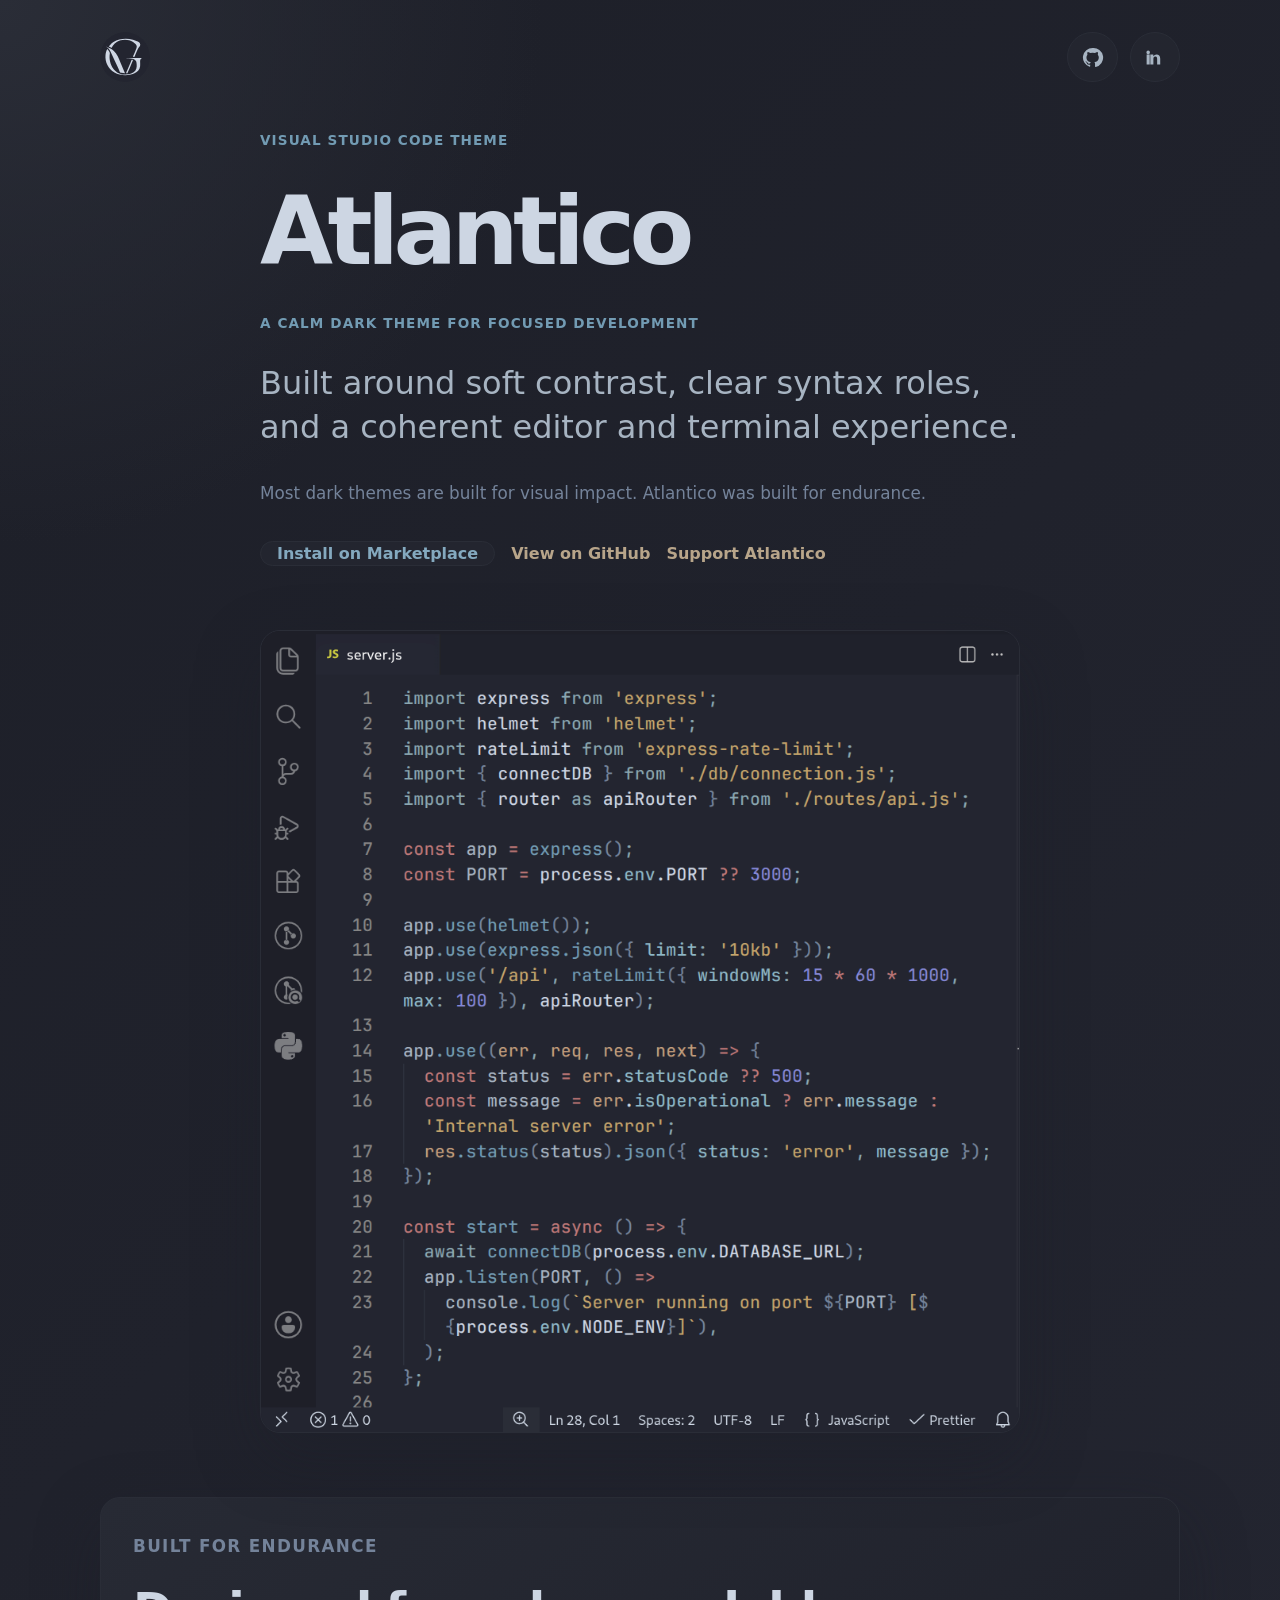
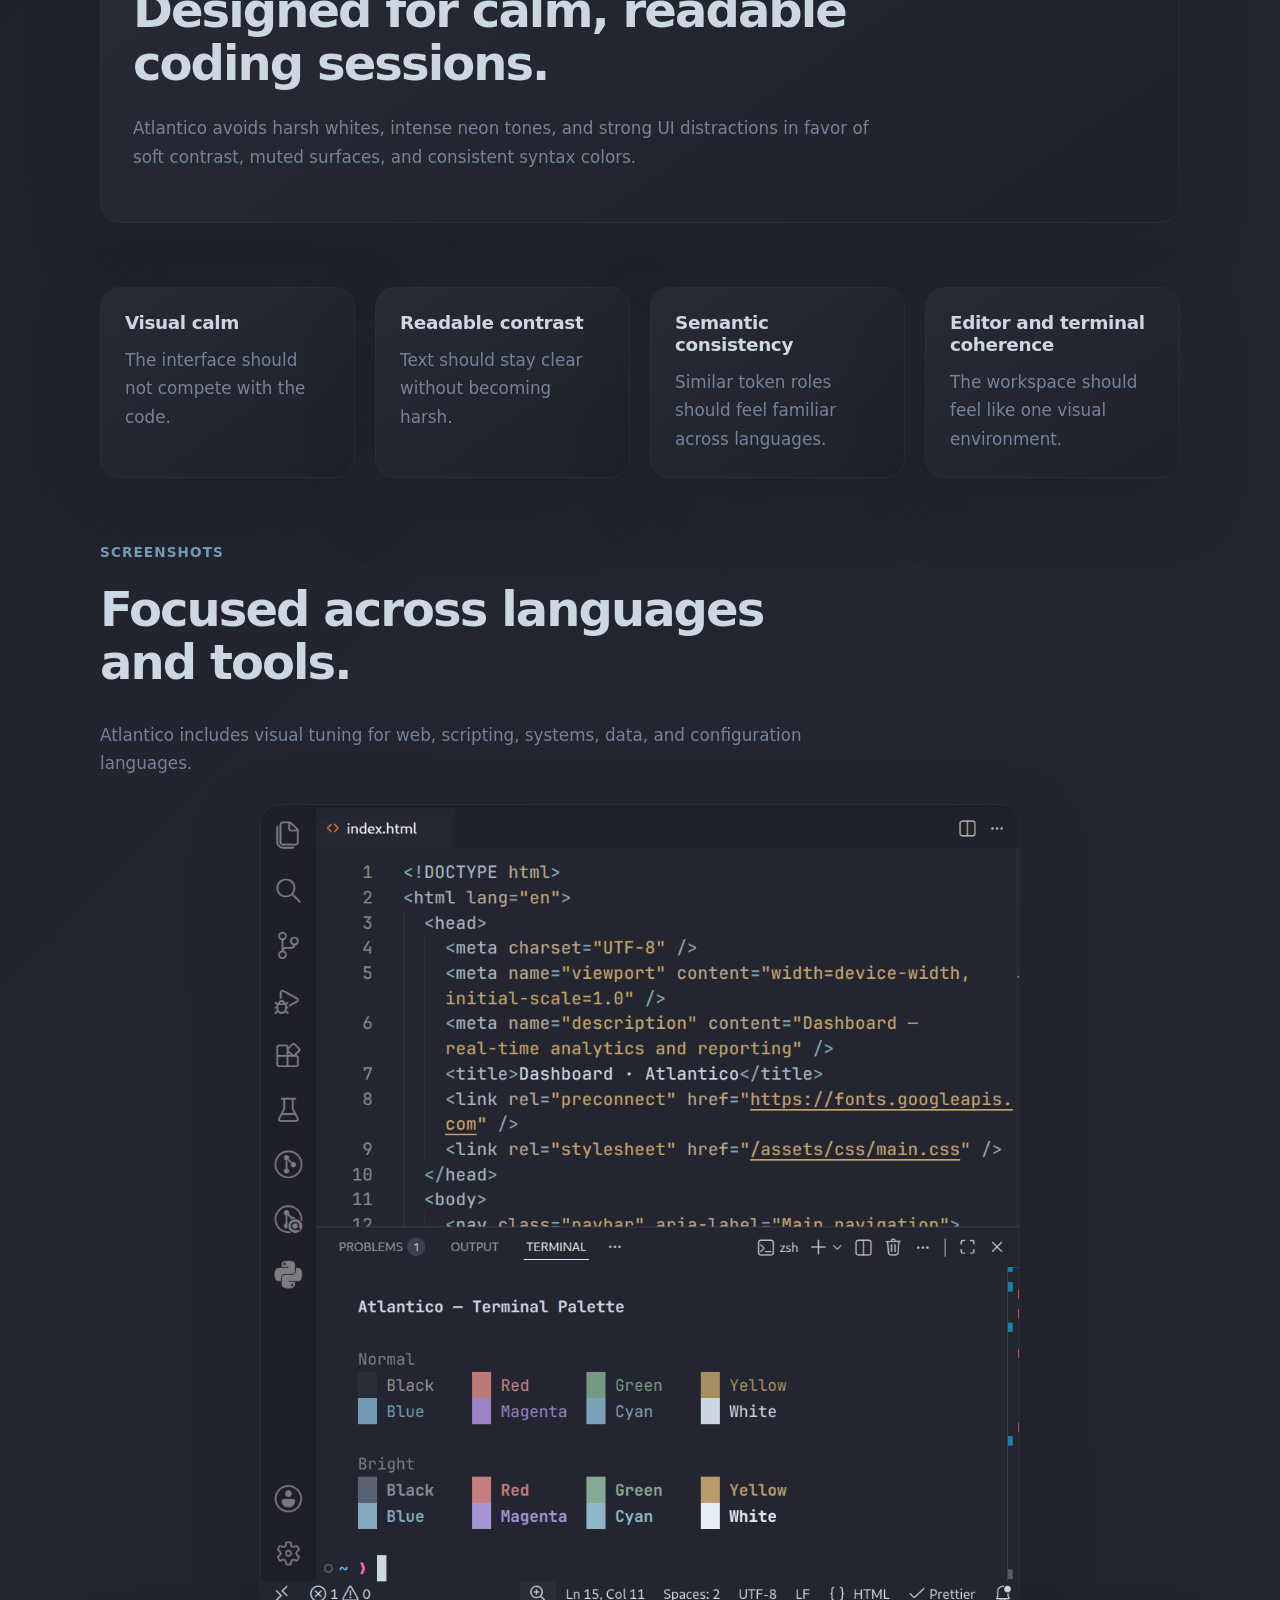
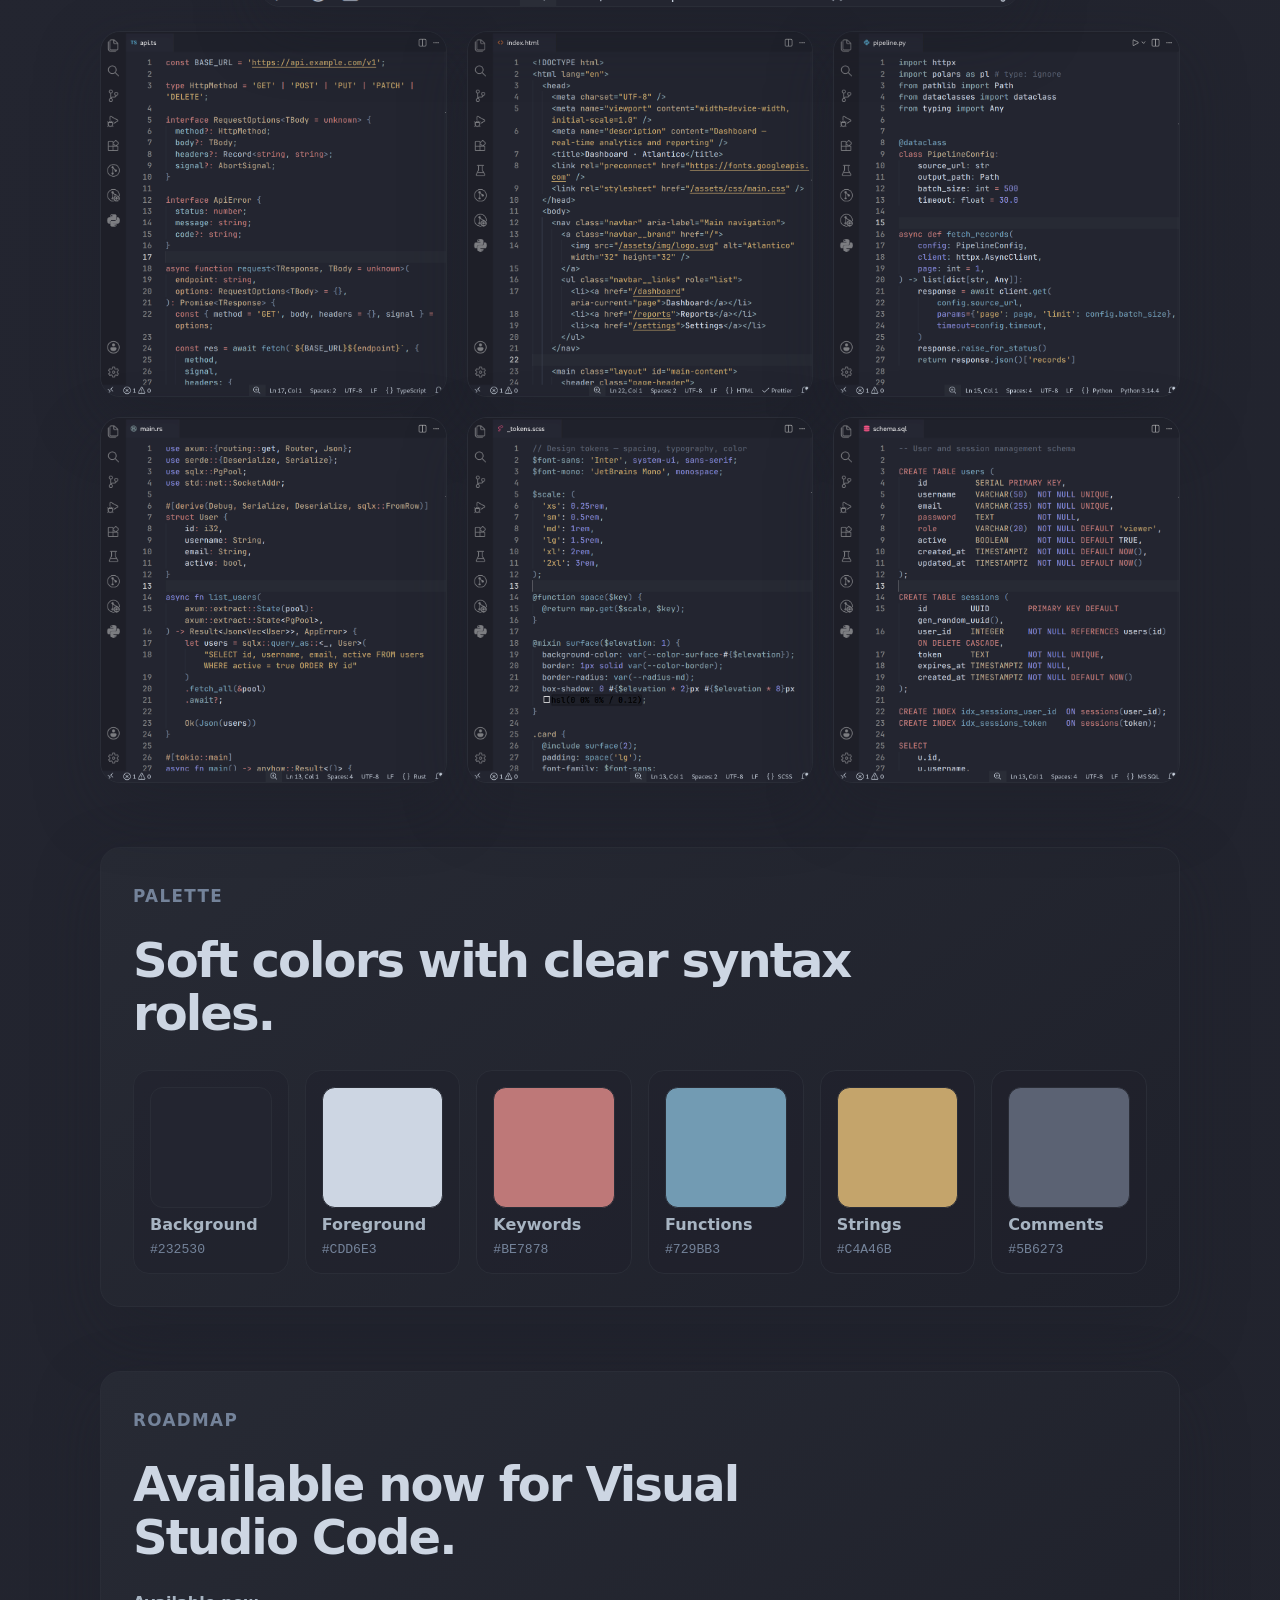
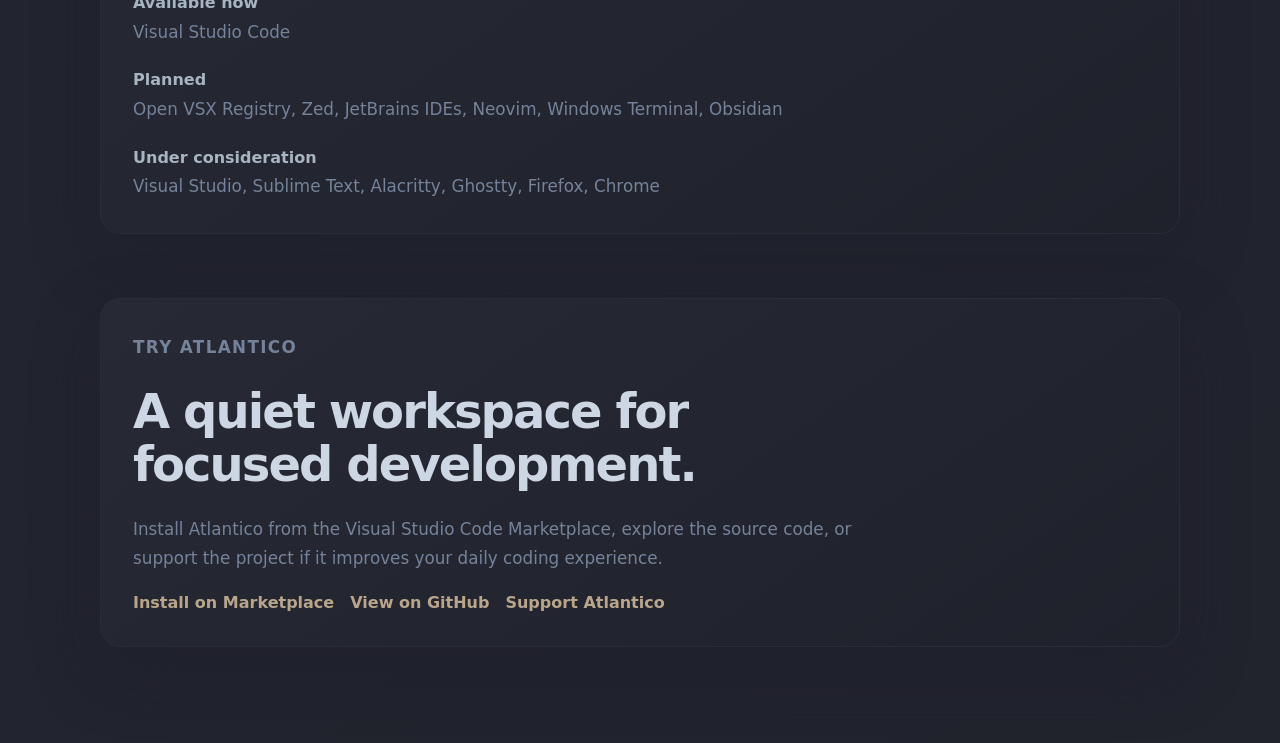
==== atlantico/index.html @ 024e3449 "Add Atlantico landing page with screenshot lightbox" ====
<!doctype html>
<html lang="en">
  <head>
    <meta charset="UTF-8" />
    <meta name="viewport" content="width=device-width, initial-scale=1.0" />

    <title>Atlantico · A calm dark theme for focused development</title>

    <meta
      name="description"
      content="Atlantico is a calm dark theme for Visual Studio Code, built around soft contrast, clear syntax roles, and a coherent editor and terminal experience."
    />

    <link rel="stylesheet" href="../style.css" />
    <link rel="stylesheet" href="./style.css" />

    <link rel="icon" href="../assets/favicon.svg" type="image/svg+xml" />
    <link
      rel="icon"
      href="../assets/favicon_32x32.png"
      type="image/png"
      sizes="32x32"
    />
    <link rel="apple-touch-icon" href="../assets/apple_touch_icon.png" />

    <link rel="canonical" href="https://venancio.dev/atlantico/" />
    <meta name="theme-color" content="#232530" />

    <meta property="og:title" content="Atlantico" />
    <meta
      property="og:description"
      content="A calm dark theme for focused development."
    />
    <meta
      property="og:image"
      content="https://venancio.dev/assets/social_preview.png"
    />
    <meta property="og:image:width" content="1200" />
    <meta property="og:image:height" content="630" />
    <meta
      property="og:image:alt"
      content="Atlantico, a calm dark theme for focused development"
    />
    <meta property="og:url" content="https://venancio.dev/atlantico/" />
    <meta property="og:site_name" content="Gonçalo Venâncio" />
    <meta property="og:type" content="website" />

    <meta name="twitter:card" content="summary_large_image" />
    <meta name="twitter:title" content="Atlantico" />
    <meta
      name="twitter:description"
      content="A calm dark theme for focused development."
    />
    <meta
      name="twitter:image"
      content="https://venancio.dev/assets/social_preview.png"
    />
    <meta
      name="twitter:image:alt"
      content="Atlantico, a calm dark theme for focused development"
    />
  </head>

  <body>
    <main class="page atlantico-page">
      <header class="site-header" aria-label="Site header">
        <a
          class="brand-link reveal-logo"
          href="/"
          aria-label="Gonçalo Venâncio home"
        >
          <img src="../assets/logo.svg" alt="" class="brand-logo" />
        </a>

        <nav class="social-links" aria-label="Social links">
          <a
            class="reveal-icon"
            href="https://github.com/gpvenancio"
            target="_blank"
            rel="noopener noreferrer"
            aria-label="Gonçalo Venâncio on GitHub"
          >
            <span>
              <svg viewBox="0 0 24 24" aria-hidden="true">
                <path
                  d="M12 2a10 10 0 0 0-3.16 19.49c.5.09.68-.22.68-.48v-1.7c-2.78.6-3.37-1.18-3.37-1.18a2.65 2.65 0 0 0-1.1-1.45c-.9-.62.07-.6.07-.6a2.1 2.1 0 0 1 1.53 1.03 2.13 2.13 0 0 0 2.91.83 2.14 2.14 0 0 1 .64-1.34c-2.22-.25-4.55-1.11-4.55-4.94a3.87 3.87 0 0 1 1.03-2.68 3.6 3.6 0 0 1 .1-2.64s.84-.27 2.75 1.02a9.48 9.48 0 0 1 5 0c1.91-1.29 2.75-1.02 2.75-1.02.55 1.37.2 2.4.1 2.64a3.86 3.86 0 0 1 1.03 2.68c0 3.84-2.34 4.68-4.57 4.93a2.4 2.4 0 0 1 .68 1.86v2.76c0 .27.18.58.69.48A10 10 0 0 0 12 2Z"
                />
              </svg>
            </span>
          </a>

          <a
            class="reveal-icon"
            href="https://linkedin.com/in/gpvenancio/"
            target="_blank"
            rel="noopener noreferrer"
            aria-label="Gonçalo Venâncio on LinkedIn"
          >
            <span>
              <svg viewBox="0 0 24 24" aria-hidden="true">
                <path
                  d="M6.94 8.75H3.75v10.5h3.19V8.75ZM5.35 4.75a1.85 1.85 0 1 0 0 3.7 1.85 1.85 0 0 0 0-3.7Zm5.28 4h-3.05v10.5h3.18v-5.52c0-1.46.28-2.87 2.08-2.87 1.78 0 1.8 1.66 1.8 2.96v5.43h3.19v-6.12c0-3-1.6-4.4-3.73-4.4a3.62 3.62 0 0 0-3.29 1.8h-.04l-.14-1.78Z"
                />
              </svg>
            </span>
          </a>
        </nav>
      </header>

      <section class="hero atlantico-hero" aria-labelledby="page-title">
        <p class="section-label reveal">
          <span>Visual Studio Code Theme</span>
        </p>

        <h1 id="page-title" class="reveal">
          <span>Atlantico</span>
        </h1>

        <p class="role reveal">
          <span>A calm dark theme for focused development</span>
        </p>

        <p class="intro reveal">
          <span>
            Built around soft contrast, clear syntax roles, and a coherent
            editor and terminal experience.
          </span>
        </p>

        <p class="description reveal">
          <span>
            Most dark themes are built for visual impact. Atlantico was built
            for endurance.
          </span>
        </p>

        <div class="atlantico-actions">
          <a
            class="cta reveal"
            href="https://marketplace.visualstudio.com/items?itemName=gvenancio.atlantico"
            target="_blank"
            rel="noopener noreferrer"
          >
            <span class="cta-content">
              <span class="cta-label">Install on Marketplace</span>
            </span>
          </a>

          <a
            class="project-link reveal"
            href="https://github.com/gpvenancio/atlantico"
            target="_blank"
            rel="noopener noreferrer"
          >
            <span>View on GitHub</span>
          </a>

          <a
            class="project-link reveal"
            href="https://buymeacoffee.com/gvenancio"
            target="_blank"
            rel="noopener noreferrer"
          >
            <span>Support Atlantico</span>
          </a>
        </div>
      </section>

      <section
        class="atlantico-showcase reveal-card"
        aria-label="Atlantico main screenshot"
      >
        <button
          class="zoom-trigger"
          type="button"
          data-zoom-image="./screenshots/javascript.png"
          data-zoom-alt="Atlantico theme showing JavaScript syntax in Visual Studio Code"
          aria-label="Open JavaScript screenshot"
        >
          <img
            src="./screenshots/javascript.png"
            alt="Atlantico theme showing JavaScript syntax in Visual Studio Code"
          />
        </button>
      </section>

      <section
        class="project atlantico-section"
        aria-labelledby="endurance-title"
      >
        <p class="section-label reveal">
          <span>Built for endurance</span>
        </p>

        <h2 id="endurance-title" class="reveal">
          <span>Designed for calm, readable coding sessions.</span>
        </h2>

        <p class="reveal">
          <span>
            Atlantico avoids harsh whites, intense neon tones, and strong UI
            distractions in favor of soft contrast, muted surfaces, and
            consistent syntax colors.
          </span>
        </p>
      </section>

      <section class="atlantico-grid" aria-label="Design principles">
        <article class="project atlantico-card reveal-card">
          <h3>Visual calm</h3>
          <p>The interface should not compete with the code.</p>
        </article>

        <article class="project atlantico-card reveal-card">
          <h3>Readable contrast</h3>
          <p>Text should stay clear without becoming harsh.</p>
        </article>

        <article class="project atlantico-card reveal-card">
          <h3>Semantic consistency</h3>
          <p>Similar token roles should feel familiar across languages.</p>
        </article>

        <article class="project atlantico-card reveal-card">
          <h3>Editor and terminal coherence</h3>
          <p>The workspace should feel like one visual environment.</p>
        </article>
      </section>

      <section class="atlantico-section" aria-labelledby="screenshots-title">
        <p class="section-label reveal">
          <span>Screenshots</span>
        </p>

        <h2 id="screenshots-title" class="reveal">
          <span>Focused across languages and tools.</span>
        </h2>

        <p class="description reveal">
          <span>
            Atlantico includes visual tuning for web, scripting, systems, data,
            and configuration languages.
          </span>
        </p>

        <div class="featured-screenshot reveal-card">
          <button
            class="zoom-trigger"
            type="button"
            data-zoom-image="./screenshots/terminal.png"
            data-zoom-alt="Atlantico integrated terminal screenshot"
            aria-label="Open terminal screenshot"
          >
            <img
              src="./screenshots/terminal.png"
              alt="Atlantico integrated terminal screenshot"
            />
          </button>
        </div>

        <div class="screenshot-grid">
          <button
            class="zoom-trigger"
            type="button"
            data-zoom-image="./screenshots/typescript.png"
            data-zoom-alt="Atlantico TypeScript screenshot"
            aria-label="Open TypeScript screenshot"
          >
            <img
              src="./screenshots/typescript.png"
              alt="Atlantico TypeScript screenshot"
            />
          </button>

          <button
            class="zoom-trigger"
            type="button"
            data-zoom-image="./screenshots/html.png"
            data-zoom-alt="Atlantico HTML screenshot"
            aria-label="Open HTML screenshot"
          >
            <img src="./screenshots/html.png" alt="Atlantico HTML screenshot" />
          </button>

          <button
            class="zoom-trigger"
            type="button"
            data-zoom-image="./screenshots/python.png"
            data-zoom-alt="Atlantico Python screenshot"
            aria-label="Open Python screenshot"
          >
            <img
              src="./screenshots/python.png"
              alt="Atlantico Python screenshot"
            />
          </button>

          <button
            class="zoom-trigger"
            type="button"
            data-zoom-image="./screenshots/rust.png"
            data-zoom-alt="Atlantico Rust screenshot"
            aria-label="Open Rust screenshot"
          >
            <img src="./screenshots/rust.png" alt="Atlantico Rust screenshot" />
          </button>

          <button
            class="zoom-trigger"
            type="button"
            data-zoom-image="./screenshots/scss.png"
            data-zoom-alt="Atlantico SCSS screenshot"
            aria-label="Open SCSS screenshot"
          >
            <img src="./screenshots/scss.png" alt="Atlantico SCSS screenshot" />
          </button>

          <button
            class="zoom-trigger"
            type="button"
            data-zoom-image="./screenshots/sql.png"
            data-zoom-alt="Atlantico SQL screenshot"
            aria-label="Open SQL screenshot"
          >
            <img src="./screenshots/sql.png" alt="Atlantico SQL screenshot" />
          </button>
        </div>
      </section>

      <section
        class="project atlantico-section"
        aria-labelledby="palette-title"
      >
        <p class="section-label reveal">
          <span>Palette</span>
        </p>

        <h2 id="palette-title" class="reveal">
          <span>Soft colors with clear syntax roles.</span>
        </h2>

        <div class="palette-grid">
          <div class="color-card">
            <span class="color-swatch color-background"></span>
            <span>Background</span>
            <code>#232530</code>
          </div>

          <div class="color-card">
            <span class="color-swatch color-foreground"></span>
            <span>Foreground</span>
            <code>#CDD6E3</code>
          </div>

          <div class="color-card">
            <span class="color-swatch color-keywords"></span>
            <span>Keywords</span>
            <code>#BE7878</code>
          </div>

          <div class="color-card">
            <span class="color-swatch color-functions"></span>
            <span>Functions</span>
            <code>#729BB3</code>
          </div>

          <div class="color-card">
            <span class="color-swatch color-strings"></span>
            <span>Strings</span>
            <code>#C4A46B</code>
          </div>

          <div class="color-card">
            <span class="color-swatch color-comments"></span>
            <span>Comments</span>
            <code>#5B6273</code>
          </div>
        </div>
      </section>

      <section
        class="project atlantico-section"
        aria-labelledby="roadmap-title"
      >
        <p class="section-label reveal">
          <span>Roadmap</span>
        </p>

        <h2 id="roadmap-title" class="reveal">
          <span>Available now for Visual Studio Code.</span>
        </h2>

        <div class="roadmap-list">
          <div>
            <h3>Available now</h3>
            <p>Visual Studio Code</p>
          </div>

          <div>
            <h3>Planned</h3>
            <p>
              Open VSX Registry, Zed, JetBrains IDEs, Neovim, Windows Terminal,
              Obsidian
            </p>
          </div>

          <div>
            <h3>Under consideration</h3>
            <p>
              Visual Studio, Sublime Text, Alacritty, Ghostty, Firefox, Chrome
            </p>
          </div>
        </div>
      </section>

      <section class="project atlantico-final" aria-labelledby="try-title">
        <p class="section-label reveal">
          <span>Try Atlantico</span>
        </p>

        <h2 id="try-title" class="reveal">
          <span>A quiet workspace for focused development.</span>
        </h2>

        <p class="reveal">
          <span>
            Install Atlantico from the Visual Studio Code Marketplace, explore
            the source code, or support the project if it improves your daily
            coding experience.
          </span>
        </p>

        <div class="project-actions">
          <a
            class="project-link reveal"
            href="https://marketplace.visualstudio.com/items?itemName=gvenancio.atlantico"
            target="_blank"
            rel="noopener noreferrer"
          >
            <span>Install on Marketplace</span>
          </a>

          <a
            class="project-link reveal"
            href="https://github.com/gpvenancio/atlantico"
            target="_blank"
            rel="noopener noreferrer"
          >
            <span>View on GitHub</span>
          </a>

          <a
            class="project-link reveal"
            href="https://buymeacoffee.com/gvenancio"
            target="_blank"
            rel="noopener noreferrer"
          >
            <span>Support Atlantico</span>
          </a>
        </div>
      </section>

      <dialog class="lightbox" data-lightbox>
        <button
          class="lightbox-close"
          type="button"
          data-lightbox-close
          aria-label="Close image preview"
        >
          Close
        </button>

        <img data-lightbox-image src="" alt="" />
      </dialog>
    </main>

    <script src="./script.js"></script>
  </body>
</html>
---- style.css ----
:root {
  /* Base colors */
  --color-bg: #232530;
  --color-bg-deep: #1d1f28;
  --color-bg-soft: #21232d;
  --color-surface: #272a34;
  --color-surface-muted: #1f212b;
  --color-border: #2a2d37;

  /* Text colors */
  --color-text: #cdd6e3;
  --color-text-bright: #e6edf7;
  --color-text-soft: #a7b4c2;
  --color-text-muted: #74839a;

  /* Accent colors */
  --color-accent: #729bb3;
  --color-accent-hover: #84a9bf;
  --color-warm: #b8a58a;
  --color-warm-hover: #c4a46b;

  /* Layout */
  --content-width: 760px;
}

* {
  box-sizing: border-box;
}

html {
  color-scheme: dark;
}

body {
  margin: 0;
  min-height: 100vh;
  font-family: Inter, ui-sans-serif, system-ui, sans-serif;
  background:
    radial-gradient(circle at top left, var(--color-border), transparent 34rem),
    linear-gradient(
      135deg,
      var(--color-bg-deep),
      var(--color-bg) 45%,
      var(--color-bg-soft)
    );
  color: var(--color-text);
}

::selection {
  background: var(--color-accent);
  color: var(--color-bg-deep);
}

a {
  color: inherit;
  text-decoration-color: var(--color-accent);
  text-decoration-thickness: 0.08em;
  text-underline-offset: 0.25em;
  transition:
    color 160ms ease,
    border-color 160ms ease,
    background 160ms ease,
    transform 160ms ease;
}

a:hover {
  color: var(--color-accent-hover);
}

a:focus-visible {
  outline: 2px solid var(--color-accent);
  outline-offset: 0.35rem;
  border-radius: 0.5rem;
}

.page {
  container-type: inline-size;
  width: min(100% - 2rem, var(--content-width));
  margin: 0 auto;
  padding: 2rem 0 6rem;
}

.site-header {
  display: flex;
  align-items: center;
  justify-content: space-between;
  margin-bottom: 3rem;
}

.brand-link {
  display: inline-grid;
  width: 3.15rem;
  height: 3.15rem;
  place-items: center;
  border-radius: 999px;
  text-decoration: none;
}

.brand-link:hover {
  transform: translateY(-1px);
}

.brand-logo {
  display: block;
  width: 3.15rem;
  height: 3.15rem;
}

.social-links {
  display: flex;
  align-items: center;
  gap: 0.75rem;
}

.social-links a {
  display: grid;
  width: 3.15rem;
  height: 3.15rem;
  place-items: center;
  border: 1px solid var(--color-border);
  border-radius: 999px;
  background: rgba(39, 42, 52, 0.55);
  color: var(--color-text-soft);
}

.social-links a:hover {
  border-color: var(--color-accent);
  color: var(--color-accent-hover);
  transform: translateY(-1px);
}

.social-links svg {
  width: 1.45rem;
  height: 1.45rem;
  fill: currentColor;
}

.hero {
  margin-bottom: 4rem;
}

h1,
h2 {
  margin: 0;
  color: var(--color-text);
  line-height: 1.1;
}

h1 {
  width: 100%;
  max-width: none;
  font-size: clamp(3.4rem, 12.4cqw, 5.9rem);
  letter-spacing: -0.06em;
  line-height: 1.16;
  text-align: center;
}

h1 > span {
  white-space: nowrap;
}

h2 {
  font-size: clamp(2rem, 5vw, 3rem);
  letter-spacing: -0.04em;
}

.role {
  margin: 1rem 0 0;
  color: var(--color-accent);
  font-size: 0.85rem;
  font-weight: 600;
  letter-spacing: 0.08em;
  text-align: center;
  text-transform: uppercase;
}

.section-label {
  margin: 0 0 1rem;
  color: var(--color-accent);
  font-size: 0.85rem;
  font-weight: 600;
  letter-spacing: 0.08em;
  text-transform: uppercase;
}

.intro {
  margin: 1.6rem 0 0;
  color: var(--color-text-soft);
  font-size: clamp(1.4rem, 3vw, 2rem);
  line-height: 1.35;
}

.description {
  margin: 1.5rem 0 0;
  color: var(--color-text-muted);
  font-size: 1.05rem;
  line-height: 1.7;
}

.cta {
  display: flex;
  width: fit-content;
  flex-wrap: wrap;
  align-items: center;
  margin: 2rem auto 0;
  padding: 0.85rem 1rem;
  border: 1px solid var(--color-border);
  border-radius: 999px;
  background: rgba(39, 42, 52, 0.55);
  color: var(--color-text);
  font-weight: 600;
  text-decoration: none;
}

.cta:hover {
  border-color: var(--color-accent);
  background: rgba(39, 42, 52, 0.85);
  transform: translateY(-1px);
}

.cta > .cta-content {
  display: inline-flex;
  align-items: center;
  gap: 0.65rem;
  color: var(--color-accent-hover);
}

.cta-label,
.cta-email {
  font-weight: 600;
}

.cta-separator {
  color: var(--color-text-muted);
}

.project {
  padding: 2rem;
  border: 1px solid var(--color-border);
  border-radius: 1.25rem;
  background: linear-gradient(
    145deg,
    var(--color-surface),
    var(--color-surface-muted)
  );
  box-shadow: 0 1.5rem 4rem rgba(29, 31, 40, 0.42);
}

.project p {
  color: var(--color-text-muted);
  font-size: 1.05rem;
  line-height: 1.7;
}

.project-actions {
  display: flex;
  flex-wrap: wrap;
  gap: 1rem;
  margin-top: 1rem;
}

.project-link {
  display: inline-block;
  color: var(--color-warm);
  font-weight: 600;
  text-decoration-color: var(--color-warm);
}

.project-link:hover {
  color: var(--color-warm-hover);
  text-decoration-color: var(--color-warm-hover);
}

@media (max-width: 520px) {
  .page {
    padding: 1.25rem 0 4rem;
  }

  .site-header {
    margin-bottom: 4rem;
  }

  .project {
    padding: 1.5rem;
  }

  h1 {
    font-size: clamp(2.35rem, 11.2cqw, 3.3rem);
  }

  h1 > span {
    white-space: nowrap;
  }
}

@keyframes revealUp {
  from {
    opacity: 0;
    transform: translateY(115%);
  }

  to {
    opacity: 1;
    transform: translateY(0);
  }
}

@keyframes iconReveal {
  from {
    opacity: 0;
    transform: translateY(14px);
  }

  to {
    opacity: 1;
    transform: translateY(0);
  }
}

@keyframes cardReveal {
  from {
    opacity: 0;
    transform: translateY(18px);
  }

  to {
    opacity: 1;
    transform: translateY(0);
  }
}

@keyframes ctaReveal {
  from {
    opacity: 0;
    transform: translateY(14px);
  }

  to {
    opacity: 1;
    transform: translateY(0);
  }
}

.reveal {
  overflow: hidden;
  padding-block: 0.12em;
}

.reveal > span {
  display: inline-block;
  opacity: 0;
  transform: translateY(115%);
  animation: revealUp 1400ms cubic-bezier(0.16, 1, 0.3, 1) forwards;
}

.reveal-icon {
  opacity: 0;
  overflow: hidden;
  animation: iconReveal 1400ms cubic-bezier(0.16, 1, 0.3, 1) forwards;
}

.reveal-icon > span {
  display: grid;
  opacity: 0;
  transform: translateY(115%);
  animation: revealUp 1400ms cubic-bezier(0.16, 1, 0.3, 1) forwards;
}

.reveal-card {
  opacity: 0;
  transform: translateY(18px);
  animation: cardReveal 1400ms cubic-bezier(0.16, 1, 0.3, 1) forwards;
}

.reveal-logo {
  opacity: 0;
  overflow: hidden;
  animation: iconReveal 1400ms cubic-bezier(0.16, 1, 0.3, 1) forwards;
  animation-delay: 40ms;
}

.reveal-logo > .brand-logo {
  opacity: 0;
  transform: translateY(115%);
  animation: revealUp 1400ms cubic-bezier(0.16, 1, 0.3, 1) forwards;
  animation-delay: 140ms;
}

.cta.reveal {
  opacity: 0;
  animation: ctaReveal 1400ms cubic-bezier(0.16, 1, 0.3, 1) forwards;
  animation-delay: 840ms;
}

.cta > .cta-content {
  animation-delay: 980ms;
}

.social-links a:nth-child(1) {
  animation-delay: 80ms;
}

.social-links a:nth-child(1) span {
  animation-delay: 180ms;
}

.social-links a:nth-child(2) {
  animation-delay: 140ms;
}

.social-links a:nth-child(2) span {
  animation-delay: 240ms;
}

.hero h1 span {
  animation-delay: 280ms;
}

.role span {
  animation-delay: 420ms;
}

.intro span {
  animation-delay: 560ms;
}

.description span {
  animation-delay: 700ms;
}

.project {
  animation-delay: 980ms;
}

.project .section-label span {
  animation-delay: 1120ms;
}

.project h2 span {
  animation-delay: 1260ms;
}

.project p span {
  animation-delay: 1400ms;
}

.project-actions a:nth-child(1) span {
  animation-delay: 1540ms;
}

.project-actions a:nth-child(2) span {
  animation-delay: 1660ms;
}

@media (prefers-reduced-motion: reduce) {
  .reveal > span,
  .reveal-icon,
  .reveal-icon > span,
  .reveal-logo,
  .reveal-logo > .brand-logo,
  .reveal-card,
  .cta.reveal {
    opacity: 1;
    transform: none;
    animation: none;
  }
}
---- atlantico/style.css ----
.atlantico-page {
  --content-width: 1080px;
}

.atlantico-hero {
  max-width: 760px;
  margin-right: auto;
  margin-left: auto;
}

.atlantico-hero h1 {
  text-align: left;
}

.atlantico-hero .role {
  text-align: left;
}

.atlantico-actions {
  display: flex;
  flex-wrap: wrap;
  align-items: center;
  gap: 1rem;
  margin-top: 2rem;
}

.atlantico-actions .cta {
  margin: 0;
}

.atlantico-showcase {
  max-width: 760px;
  margin: 0 auto 4rem;
}

.atlantico-showcase img,
.featured-screenshot img,
.screenshot-grid img {
  display: block;
  width: 100%;
  border: 1px solid var(--color-border);
  border-radius: 1.25rem;
  box-shadow: 0 1.5rem 4rem rgba(29, 31, 40, 0.42);
}

.featured-screenshot {
  max-width: 760px;
  margin: 1.5rem auto 1.25rem;
}

.atlantico-section {
  margin-bottom: 4rem;
}

.atlantico-section h2,
.atlantico-final h2 {
  max-width: 760px;
}

.atlantico-section > p,
.atlantico-final > p {
  max-width: 760px;
}

.atlantico-grid {
  display: grid;
  grid-template-columns: repeat(4, 1fr);
  gap: 1.25rem;
  margin-bottom: 4rem;
}

.atlantico-card {
  padding: 1.5rem;
}

.atlantico-card h3 {
  margin: 0 0 0.7rem;
  color: var(--color-text);
  font-size: 1.15rem;
  line-height: 1.2;
  letter-spacing: -0.02em;
}

.atlantico-card p {
  margin: 0;
}

.screenshot-grid {
  display: grid;
  grid-template-columns: repeat(3, 1fr);
  gap: 1.25rem;
  margin-top: 1.5rem;
}

.palette-grid {
  display: grid;
  grid-template-columns: repeat(6, 1fr);
  gap: 1rem;
  margin-top: 1.5rem;
}

.color-card {
  display: grid;
  gap: 0.45rem;
  padding: 1rem;
  border: 1px solid var(--color-border);
  border-radius: 1rem;
  background: rgba(29, 31, 40, 0.35);
}

.color-card span {
  color: var(--color-text-soft);
  font-weight: 600;
}

.color-card code {
  color: var(--color-text-muted);
  font-family: 'JetBrains Mono', 'Fira Code', ui-monospace, monospace;
  font-size: 0.82rem;
}

.color-swatch {
  width: 100%;
  aspect-ratio: 1;
  border: 1px solid var(--color-border);
  border-radius: 0.8rem;
}

.color-background {
  background: #232530;
}

.color-foreground {
  background: #cdd6e3;
}

.color-keywords {
  background: #be7878;
}

.color-functions {
  background: #729bb3;
}

.color-strings {
  background: #c4a46b;
}

.color-comments {
  background: #5b6273;
}

.roadmap-list {
  display: grid;
  gap: 1.5rem;
  margin-top: 1.5rem;
}

.roadmap-list h3 {
  margin: 0 0 0.35rem;
  color: var(--color-text-soft);
  font-size: 1rem;
}

.roadmap-list p {
  margin: 0;
}

.atlantico-final {
  margin-bottom: 0;
}

@media (max-width: 900px) {
  .atlantico-grid,
  .screenshot-grid,
  .palette-grid {
    grid-template-columns: repeat(2, 1fr);
  }

  .atlantico-hero h1,
  .atlantico-hero .role {
    text-align: center;
  }

  .atlantico-actions {
    justify-content: center;
  }
}

@media (max-width: 520px) {
  .atlantico-page {
    --content-width: 760px;
  }

  .atlantico-grid,
  .screenshot-grid,
  .palette-grid {
    grid-template-columns: 1fr;
  }

  .atlantico-actions {
    align-items: flex-start;
    flex-direction: column;
  }

  .atlantico-actions .cta {
    width: 100%;
    justify-content: center;
  }
}

.zoom-trigger {
  display: block;
  width: 100%;
  padding: 0;
  border: 0;
  background: none;
  color: inherit;
  cursor: zoom-in;
}

.zoom-trigger:focus-visible {
  outline: 2px solid var(--color-accent);
  outline-offset: 0.35rem;
  border-radius: 1.25rem;
}

.lightbox {
  width: min(100% - 2rem, 1200px);
  max-width: 1200px;
  padding: 1rem;
  border: 1px solid var(--color-border);
  border-radius: 1.25rem;
  background: var(--color-bg-deep);
  color: var(--color-text);
}

.lightbox::backdrop {
  background: rgba(29, 31, 40, 0.86);
  backdrop-filter: blur(8px);
}

.lightbox img {
  width: 100%;
  max-height: 82vh;
  object-fit: contain;
  border: 1px solid var(--color-border);
  border-radius: 1rem;
}

.lightbox-close {
  display: block;
  margin: 0 0 1rem auto;
  padding: 0.55rem 0.85rem;
  border: 1px solid var(--color-border);
  border-radius: 999px;
  background: rgba(39, 42, 52, 0.75);
  color: var(--color-text-soft);
  font: inherit;
  font-weight: 600;
  cursor: pointer;
}

.lightbox-close:hover {
  border-color: var(--color-accent);
  color: var(--color-accent-hover);
}
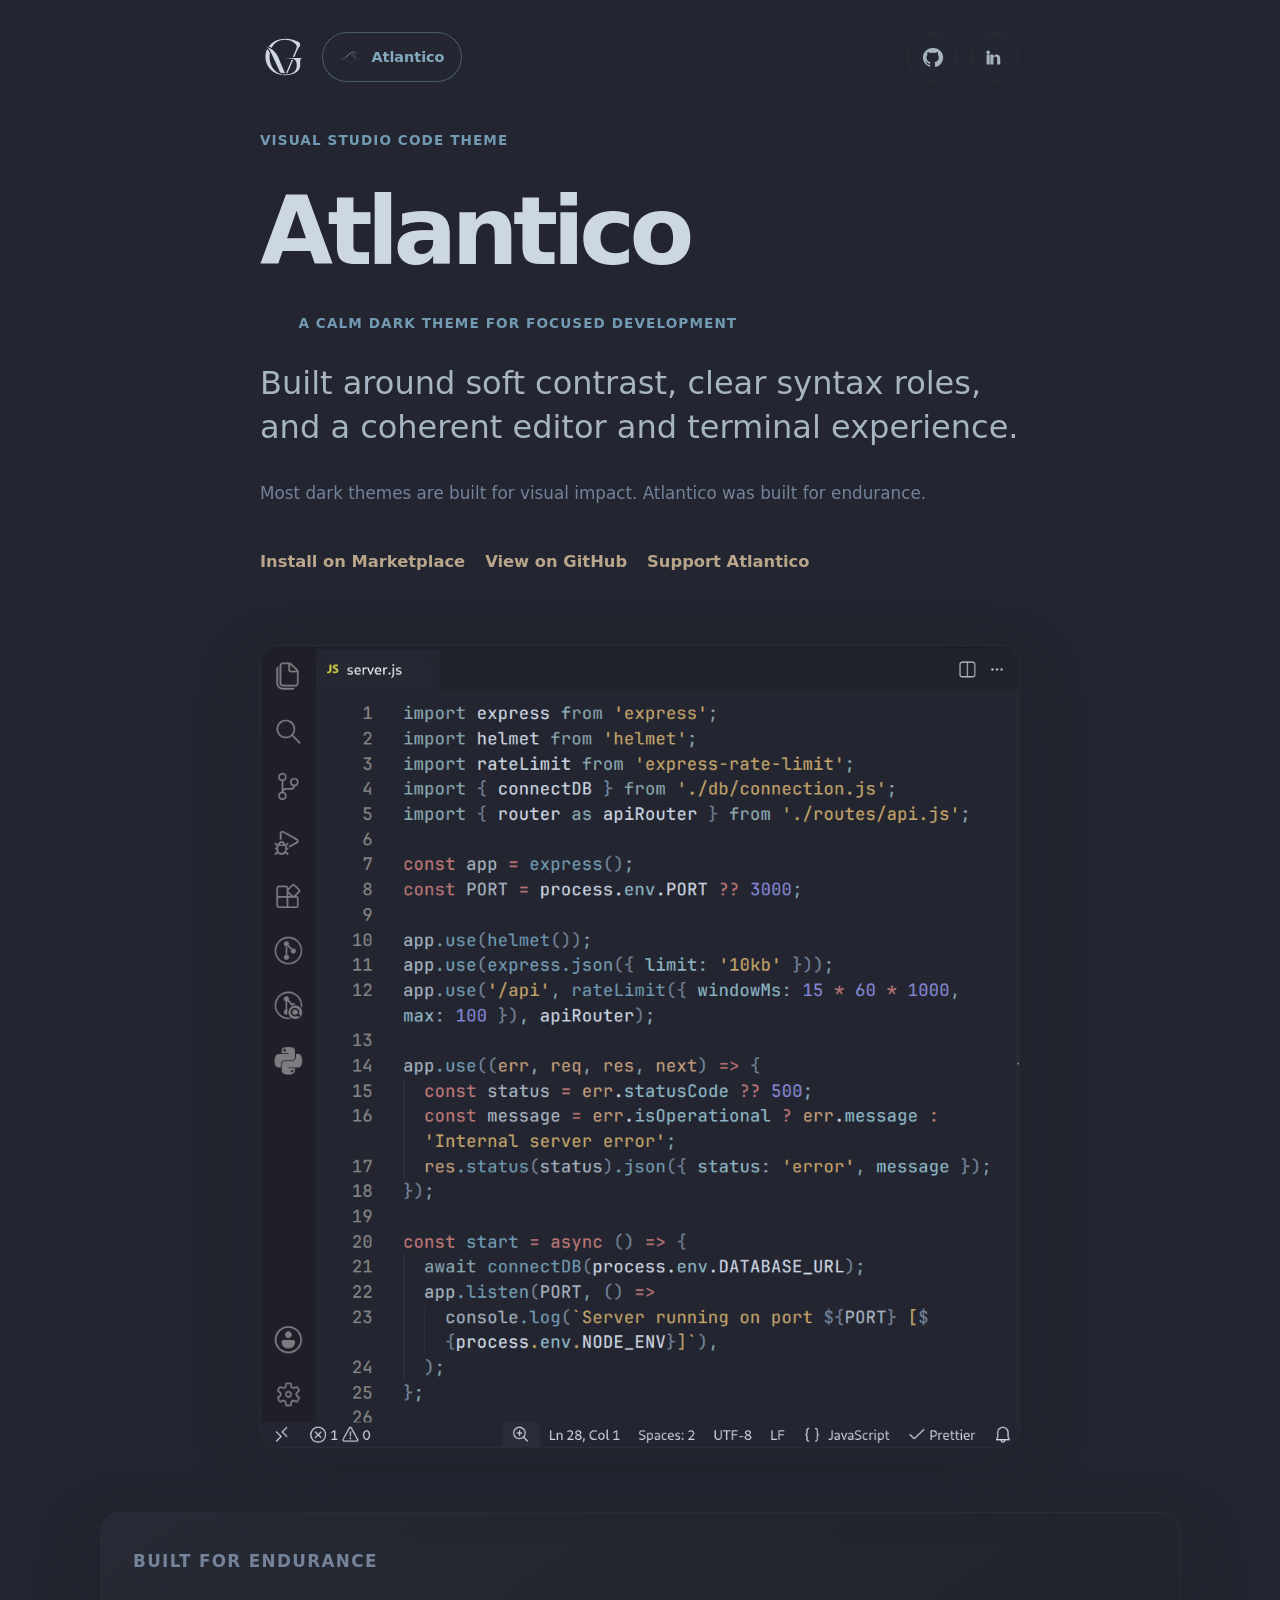
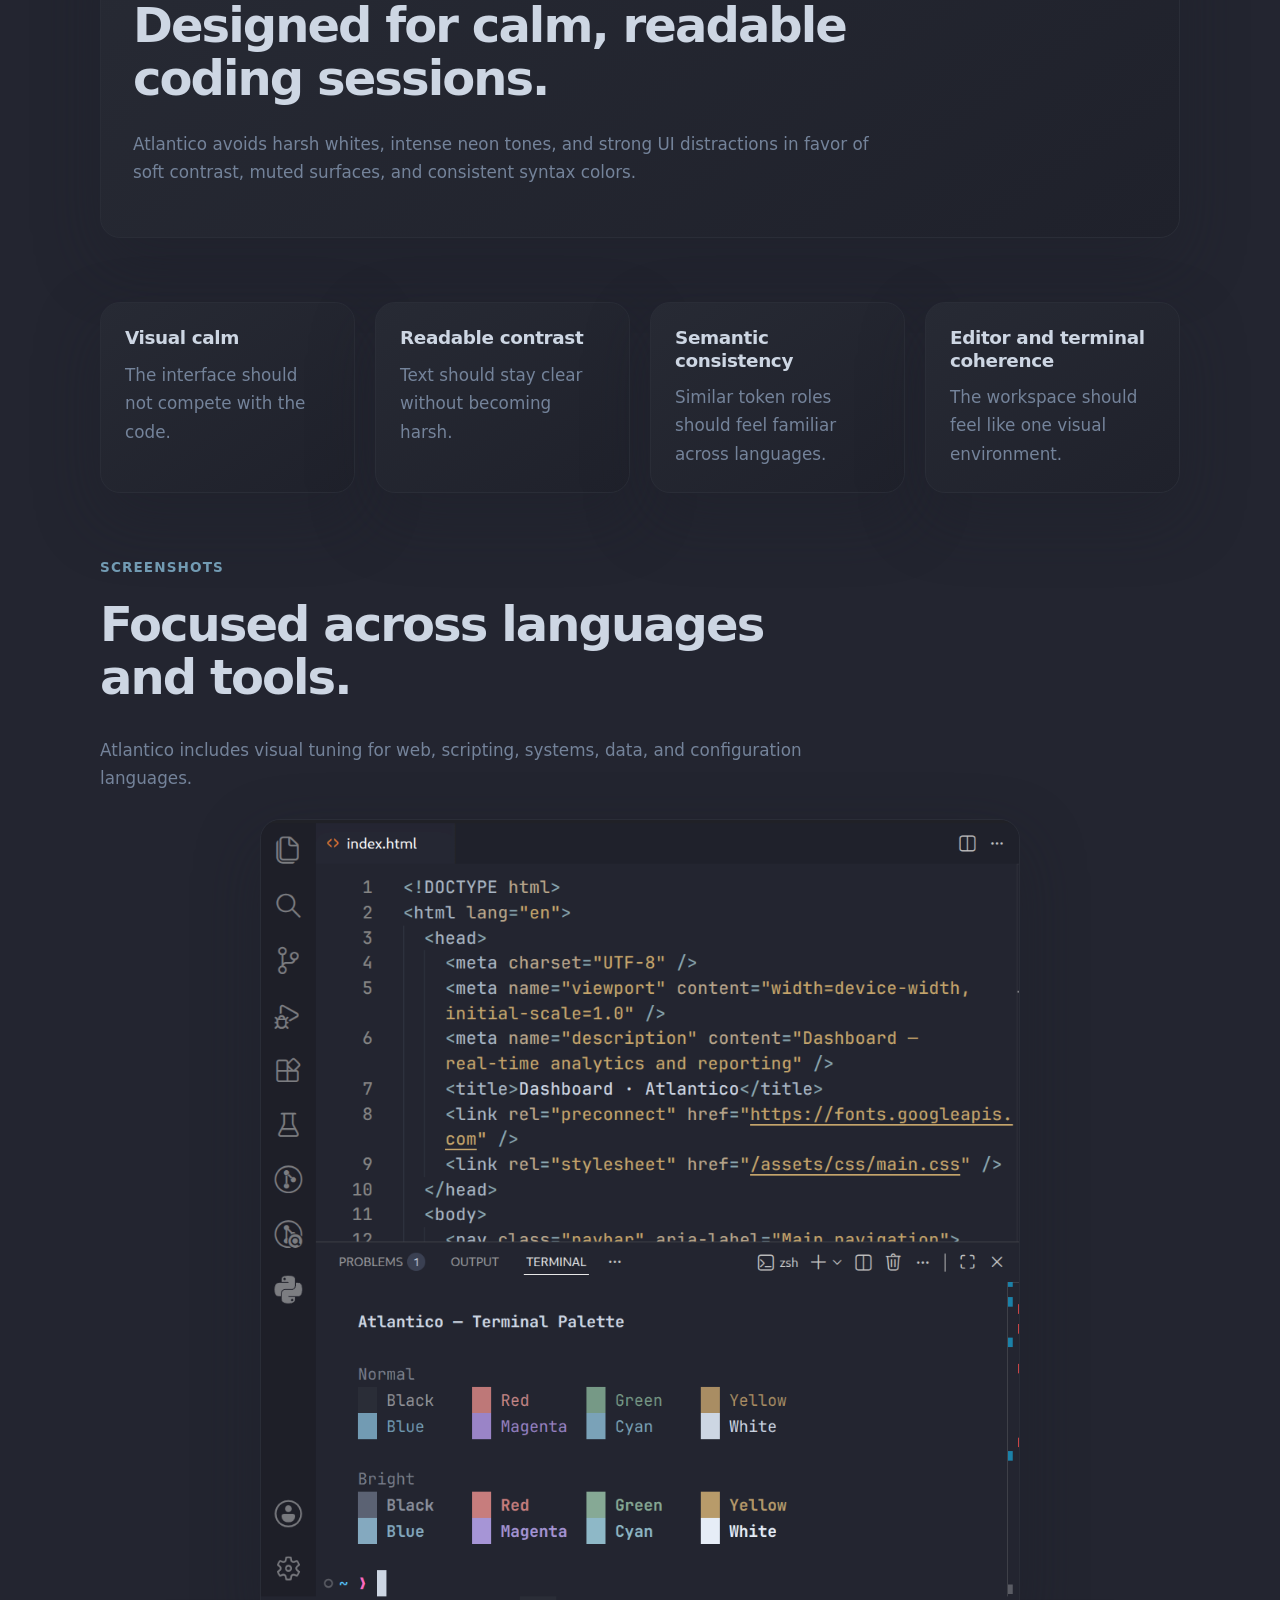
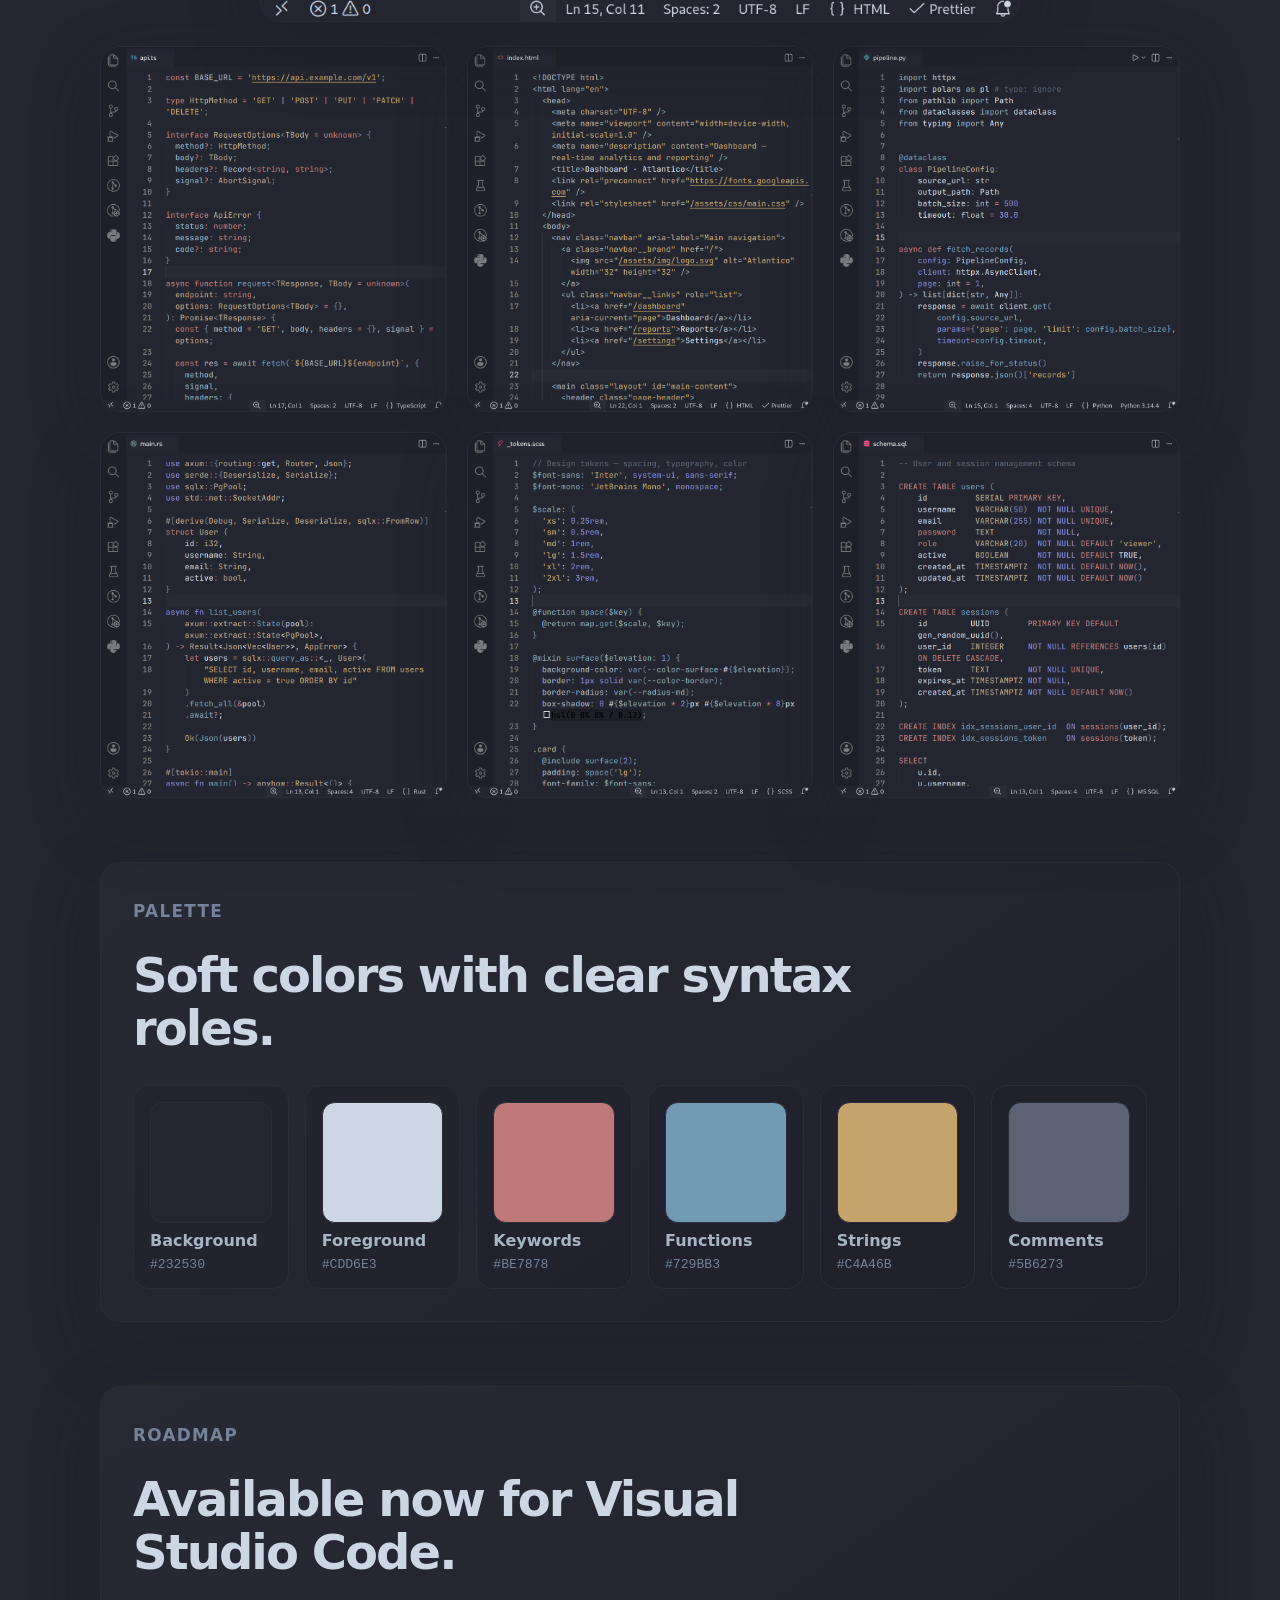
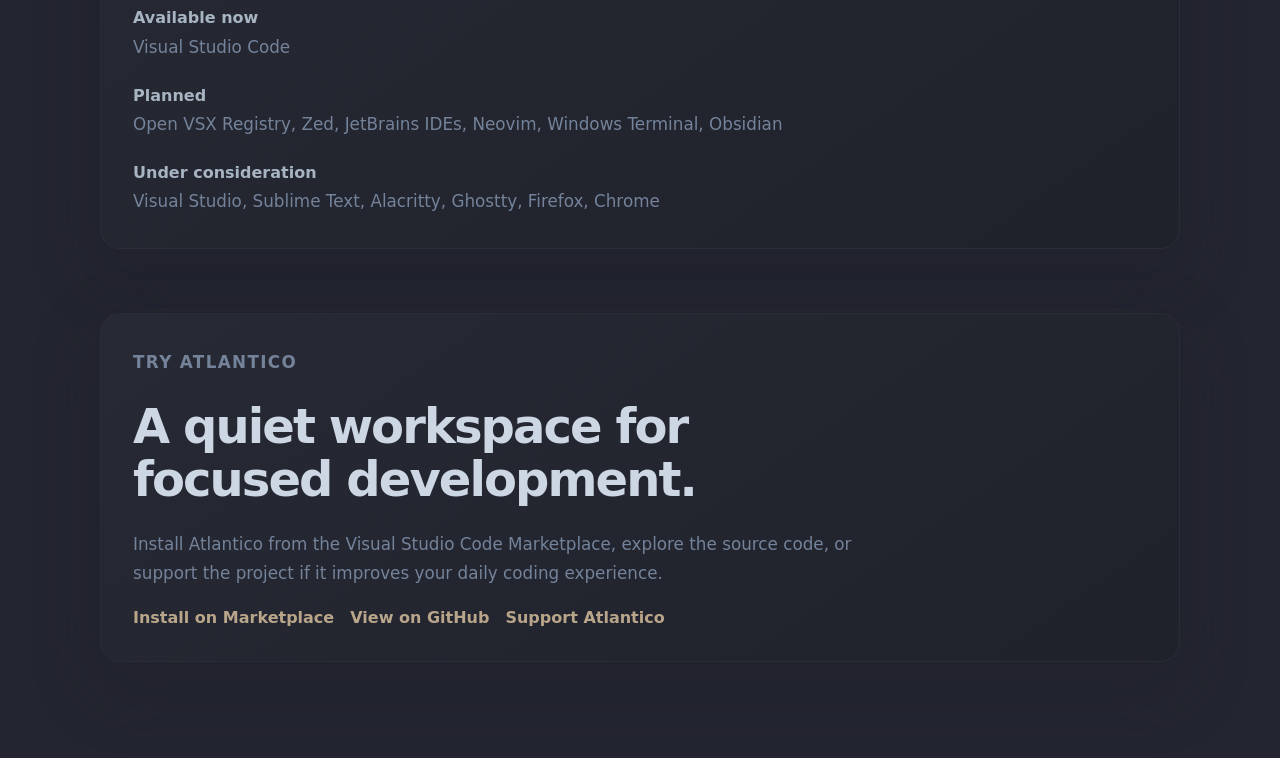
==== commit 2308de8f: "Add Atlantico branding assets and navigation" ====
--- a/atlantico/index.html
+++ b/atlantico/index.html
@@ -14,14 +14,21 @@
     <link rel="stylesheet" href="../style.css" />
     <link rel="stylesheet" href="./style.css" />
 
-    <link rel="icon" href="../assets/favicon.svg" type="image/svg+xml" />
     <link
       rel="icon"
-      href="../assets/favicon_32x32.png"
+      href="../assets/atlantico/favicon.svg"
+      type="image/svg+xml"
+    />
+    <link
+      rel="icon"
+      href="../assets/atlantico/icon_32.png"
       type="image/png"
       sizes="32x32"
     />
-    <link rel="apple-touch-icon" href="../assets/apple_touch_icon.png" />
+    <link
+      rel="apple-touch-icon"
+      href="../assets/atlantico/apple_touch_icon.png"
+    />
 
     <link rel="canonical" href="https://venancio.dev/atlantico/" />
     <meta name="theme-color" content="#232530" />
@@ -33,7 +40,7 @@
     />
     <meta
       property="og:image"
-      content="https://venancio.dev/assets/social_preview.png"
+      content="https://venancio.dev/assets/atlantico/social_preview.png"
     />
     <meta property="og:image:width" content="1200" />
     <meta property="og:image:height" content="630" />
@@ -53,7 +60,7 @@
     />
     <meta
       name="twitter:image"
-      content="https://venancio.dev/assets/social_preview.png"
+      content="https://venancio.dev/assets/atlantico/social_preview.png"
     />
     <meta
       name="twitter:image:alt"
@@ -64,13 +71,31 @@
   <body>
     <main class="page atlantico-page">
       <header class="site-header" aria-label="Site header">
-        <a
-          class="brand-link reveal-logo"
-          href="/"
-          aria-label="Gonçalo Venâncio home"
-        >
-          <img src="../assets/logo.svg" alt="" class="brand-logo" />
-        </a>
+        <nav class="site-nav" aria-label="Site navigation">
+          <a
+            class="brand-link reveal-logo"
+            href="/"
+            aria-label="Go to homepage"
+            title="Go to homepage"
+          >
+            <img src="../assets/logo.svg" alt="" class="brand-logo" />
+          </a>
+
+          <a
+            class="nav-pill reveal-icon"
+            href="/atlantico/"
+            aria-label="Current page: Atlantico project page"
+            title="Atlantico project page"
+            aria-current="page"
+          >
+            <img
+              src="../assets/atlantico/icon.svg"
+              alt=""
+              class="nav-pill-icon"
+            />
+            <span>Atlantico</span>
+          </a>
+        </nav>
 
         <nav class="social-links" aria-label="Social links">
           <a
@@ -136,14 +161,12 @@
 
         <div class="atlantico-actions">
           <a
-            class="cta reveal"
+            class="project-link reveal"
             href="https://marketplace.visualstudio.com/items?itemName=gvenancio.atlantico"
             target="_blank"
             rel="noopener noreferrer"
           >
-            <span class="cta-content">
-              <span class="cta-label">Install on Marketplace</span>
-            </span>
+            <span>Install on Marketplace</span>
           </a>
 
           <a
--- a/style.css
+++ b/style.css
@@ -35,14 +35,7 @@
   margin: 0;
   min-height: 100vh;
   font-family: Inter, ui-sans-serif, system-ui, sans-serif;
-  background:
-    radial-gradient(circle at top left, var(--color-border), transparent 34rem),
-    linear-gradient(
-      135deg,
-      var(--color-bg-deep),
-      var(--color-bg) 45%,
-      var(--color-bg-soft)
-    );
+  background: var(--color-bg);
   color: var(--color-text);
 }
 
@@ -106,6 +99,45 @@
   height: 3.15rem;
 }
 
+.site-nav {
+  display: flex;
+  align-items: center;
+  gap: 0.75rem;
+}
+
+.nav-pill {
+  display: inline-flex;
+  min-height: 3.15rem;
+  align-items: center;
+  gap: 0.55rem;
+  padding: 0 1rem;
+  border: 1px solid var(--color-border);
+  border-radius: 999px;
+  background: rgba(39, 42, 52, 0.55);
+  color: var(--color-text-soft);
+  font-size: 0.9rem;
+  font-weight: 600;
+  text-decoration: none;
+}
+
+.nav-pill:hover {
+  border-color: var(--color-accent);
+  color: var(--color-accent-hover);
+  transform: translateY(-1px);
+}
+
+.nav-pill[aria-current='page'] {
+  border-color: rgba(114, 155, 179, 0.45);
+  color: var(--color-accent-hover);
+}
+
+.nav-pill-icon {
+  display: block;
+  width: 1.45rem;
+  height: 1.45rem;
+  border-radius: 999px;
+}
+
 .social-links {
   display: flex;
   align-items: center;
@@ -152,7 +184,7 @@
   font-size: clamp(3.4rem, 12.4cqw, 5.9rem);
   letter-spacing: -0.06em;
   line-height: 1.16;
-  text-align: center;
+  text-align: left;
 }
 
 h1 > span {
@@ -166,11 +198,12 @@
 
 .role {
   margin: 1rem 0 0;
+  padding-left: clamp(1rem, 3vw, 2.4rem);
   color: var(--color-accent);
   font-size: 0.85rem;
   font-weight: 600;
   letter-spacing: 0.08em;
-  text-align: center;
+  text-align: left;
   text-transform: uppercase;
 }
 
@@ -200,15 +233,17 @@
 .cta {
   display: flex;
   width: fit-content;
+  min-height: 2.45rem;
   flex-wrap: wrap;
   align-items: center;
   margin: 2rem auto 0;
-  padding: 0.85rem 1rem;
+  padding: 0.75rem 1.1rem;
   border: 1px solid var(--color-border);
   border-radius: 999px;
   background: rgba(39, 42, 52, 0.55);
   color: var(--color-text);
   font-weight: 600;
+  line-height: 1.25;
   text-decoration: none;
 }
 
@@ -223,6 +258,7 @@
   align-items: center;
   gap: 0.65rem;
   color: var(--color-accent-hover);
+  line-height: 1.25;
 }
 
 .cta-label,
@@ -263,12 +299,12 @@
   display: inline-block;
   color: var(--color-warm);
   font-weight: 600;
-  text-decoration-color: var(--color-warm);
+  text-decoration: none;
 }
 
 .project-link:hover {
   color: var(--color-warm-hover);
-  text-decoration-color: var(--color-warm-hover);
+  text-decoration: none;
 }
 
 @media (max-width: 520px) {
@@ -286,10 +322,28 @@
 
   h1 {
     font-size: clamp(2.35rem, 11.2cqw, 3.3rem);
+    text-align: left;
   }
 
   h1 > span {
     white-space: nowrap;
+  }
+
+  .role {
+    padding-left: 1rem;
+    text-align: left;
+  }
+
+  .cta {
+    margin: 2rem auto 0;
+  }
+
+  .nav-pill {
+    padding: 0 0.85rem;
+  }
+
+  .nav-pill span {
+    display: none;
   }
 }
 
@@ -450,6 +504,10 @@
 
 .project-actions a:nth-child(2) span {
   animation-delay: 1660ms;
+}
+
+.project-actions a:nth-child(3) span {
+  animation-delay: 1780ms;
 }
 
 @media (prefers-reduced-motion: reduce) {
--- a/atlantico/style.css
+++ b/atlantico/style.css
@@ -1,5 +1,11 @@
 .atlantico-page {
   --content-width: 1080px;
+}
+
+.atlantico-page .site-header {
+  max-width: 760px;
+  margin-right: auto;
+  margin-left: auto;
 }
 
 .atlantico-hero {
@@ -20,12 +26,33 @@
   display: flex;
   flex-wrap: wrap;
   align-items: center;
-  gap: 1rem;
+  gap: 1.25rem;
   margin-top: 2rem;
 }
 
-.atlantico-actions .cta {
-  margin: 0;
+.atlantico-actions .project-link {
+  display: inline-flex;
+  min-height: 2.5rem;
+  align-items: center;
+  font-size: 1.02rem;
+  text-decoration: none;
+}
+
+.atlantico-page .project-link,
+.atlantico-page .project-link:hover {
+  text-decoration: none;
+}
+
+.atlantico-actions a:nth-child(1) span {
+  animation-delay: 840ms;
+}
+
+.atlantico-actions a:nth-child(2) span {
+  animation-delay: 960ms;
+}
+
+.atlantico-actions a:nth-child(3) span {
+  animation-delay: 1080ms;
 }
 
 .atlantico-showcase {
@@ -168,45 +195,6 @@
 
 .atlantico-final {
   margin-bottom: 0;
-}
-
-@media (max-width: 900px) {
-  .atlantico-grid,
-  .screenshot-grid,
-  .palette-grid {
-    grid-template-columns: repeat(2, 1fr);
-  }
-
-  .atlantico-hero h1,
-  .atlantico-hero .role {
-    text-align: center;
-  }
-
-  .atlantico-actions {
-    justify-content: center;
-  }
-}
-
-@media (max-width: 520px) {
-  .atlantico-page {
-    --content-width: 760px;
-  }
-
-  .atlantico-grid,
-  .screenshot-grid,
-  .palette-grid {
-    grid-template-columns: 1fr;
-  }
-
-  .atlantico-actions {
-    align-items: flex-start;
-    flex-direction: column;
-  }
-
-  .atlantico-actions .cta {
-    width: 100%;
-    justify-content: center;
-  }
 }
 
 .zoom-trigger {
@@ -265,3 +253,69 @@
   border-color: var(--color-accent);
   color: var(--color-accent-hover);
 }
+
+@media (max-width: 900px) {
+  .atlantico-grid,
+  .screenshot-grid,
+  .palette-grid {
+    grid-template-columns: repeat(2, 1fr);
+  }
+}
+
+@media (max-width: 520px) {
+  .atlantico-page {
+    --content-width: 760px;
+  }
+
+  .atlantico-grid,
+  .screenshot-grid,
+  .palette-grid {
+    grid-template-columns: 1fr;
+  }
+
+  .atlantico-actions {
+    align-items: flex-start;
+    flex-direction: column;
+  }
+
+  .atlantico-actions .project-link {
+    min-height: 2.75rem;
+  }
+
+  .lightbox {
+    width: min(100% - 1rem, 1200px);
+    padding: 0.75rem;
+  }
+
+  .lightbox img {
+    max-height: 75vh;
+  }
+
+  .palette-grid {
+    gap: 0.75rem;
+  }
+
+  .color-card {
+    grid-template-columns: 3rem 1fr;
+    grid-template-rows: auto auto;
+    align-items: center;
+    gap: 0.2rem 0.75rem;
+    padding: 0.85rem;
+  }
+
+  .color-swatch {
+    grid-row: 1 / 3;
+    width: 3rem;
+    height: 3rem;
+    aspect-ratio: auto;
+    border-radius: 0.65rem;
+  }
+
+  .color-card span:not(.color-swatch) {
+    align-self: end;
+  }
+
+  .color-card code {
+    align-self: start;
+  }
+}
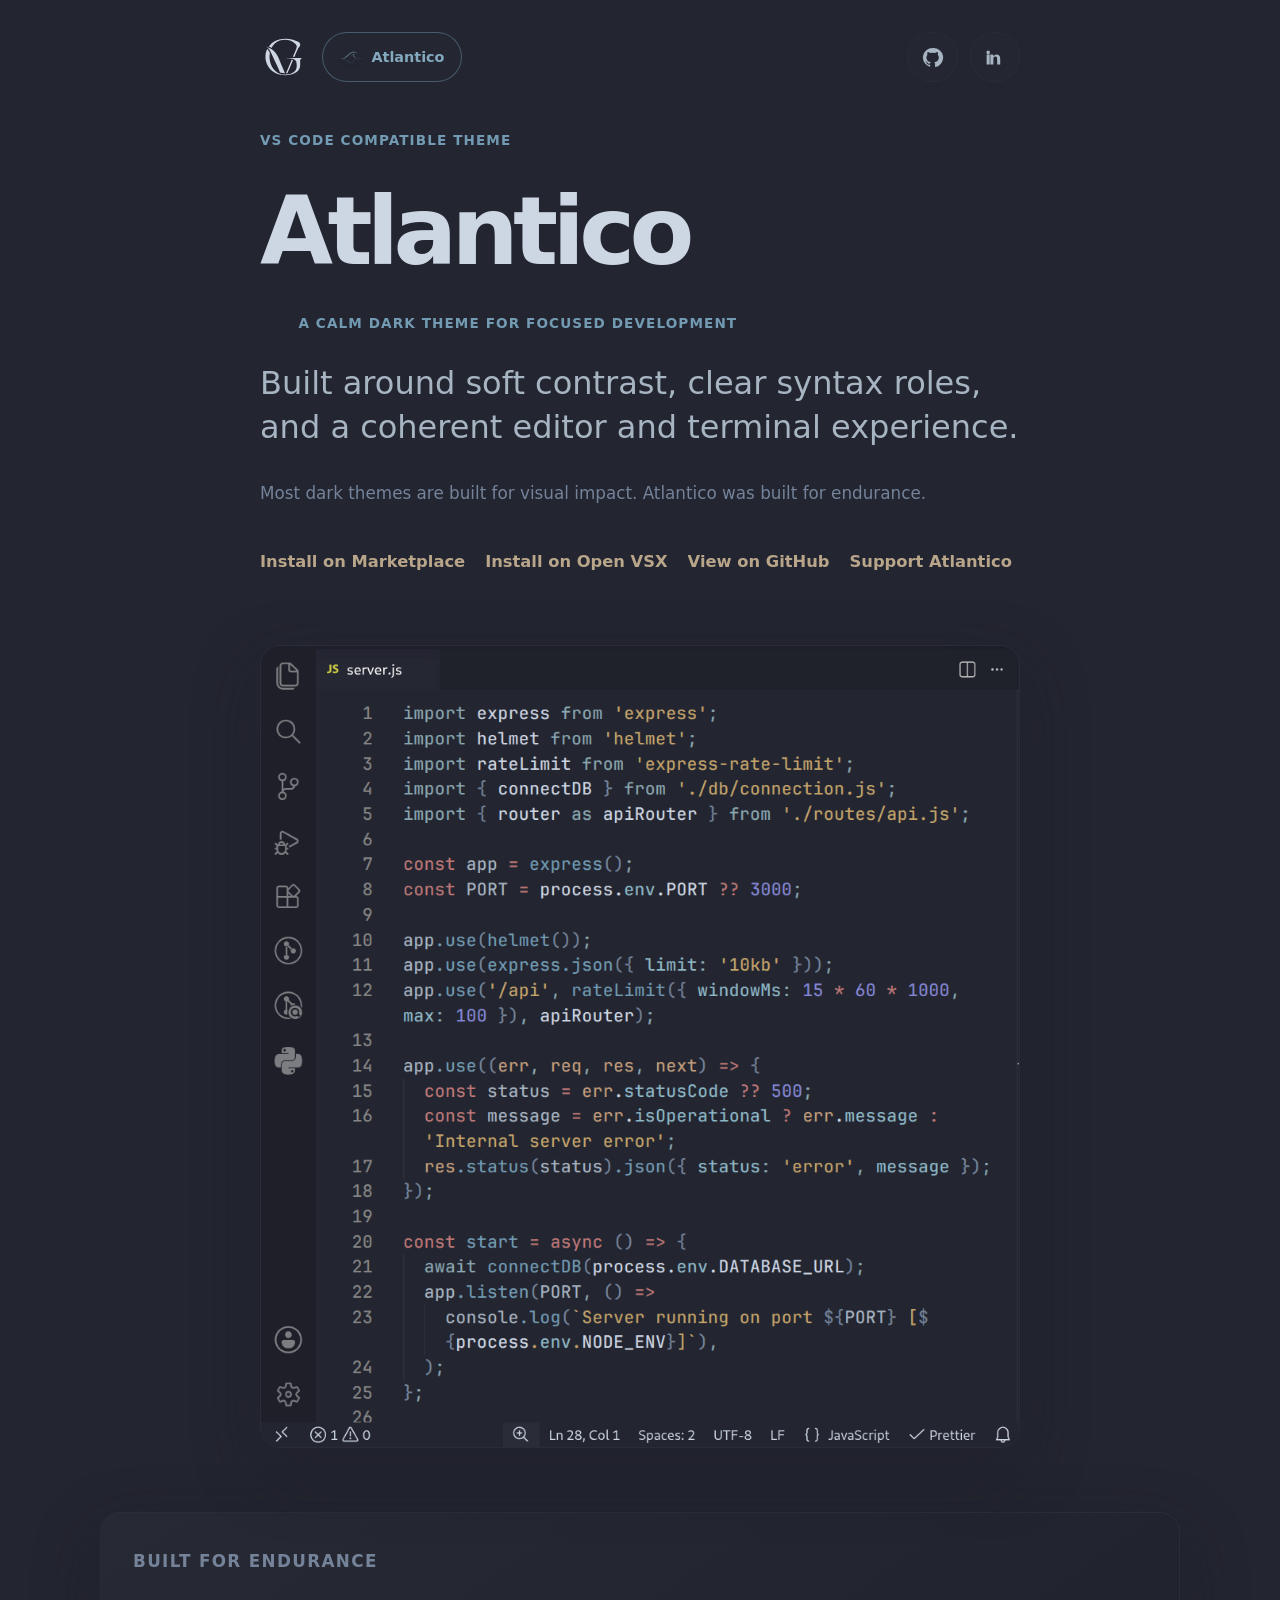
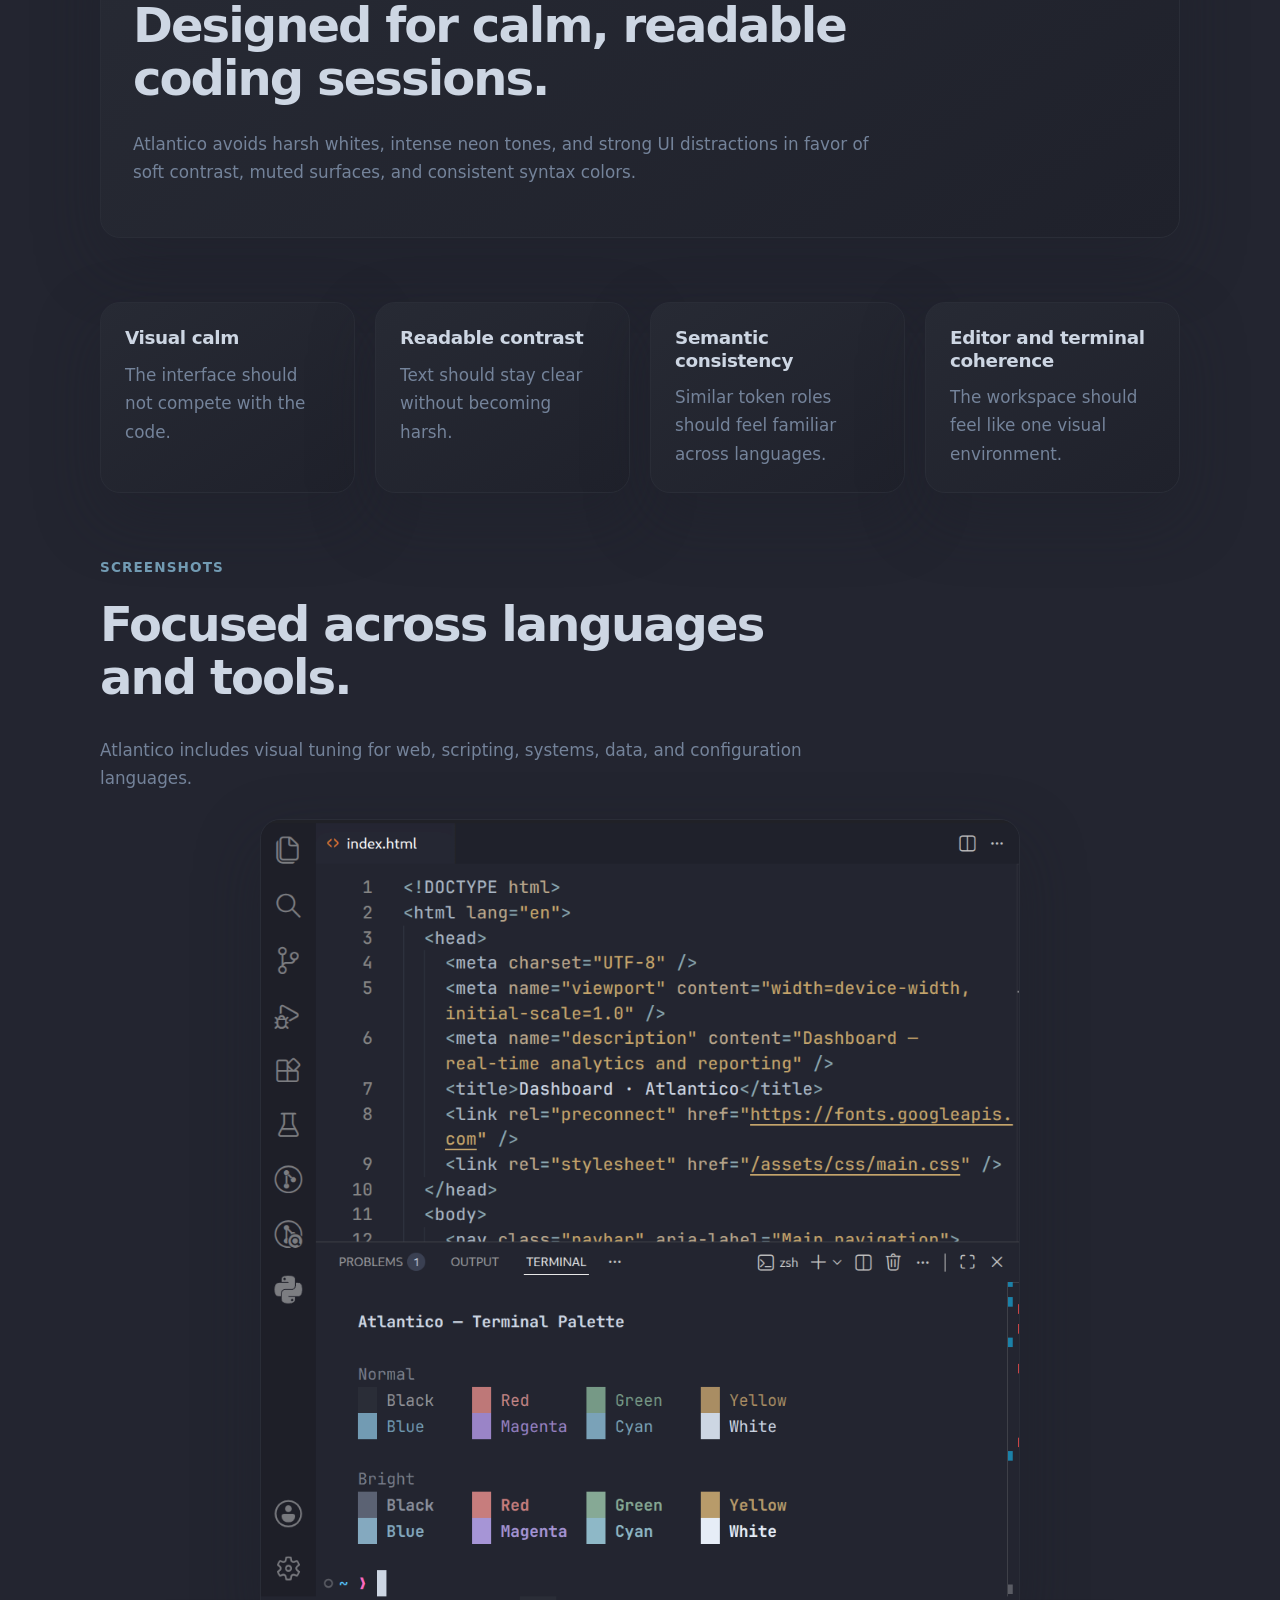
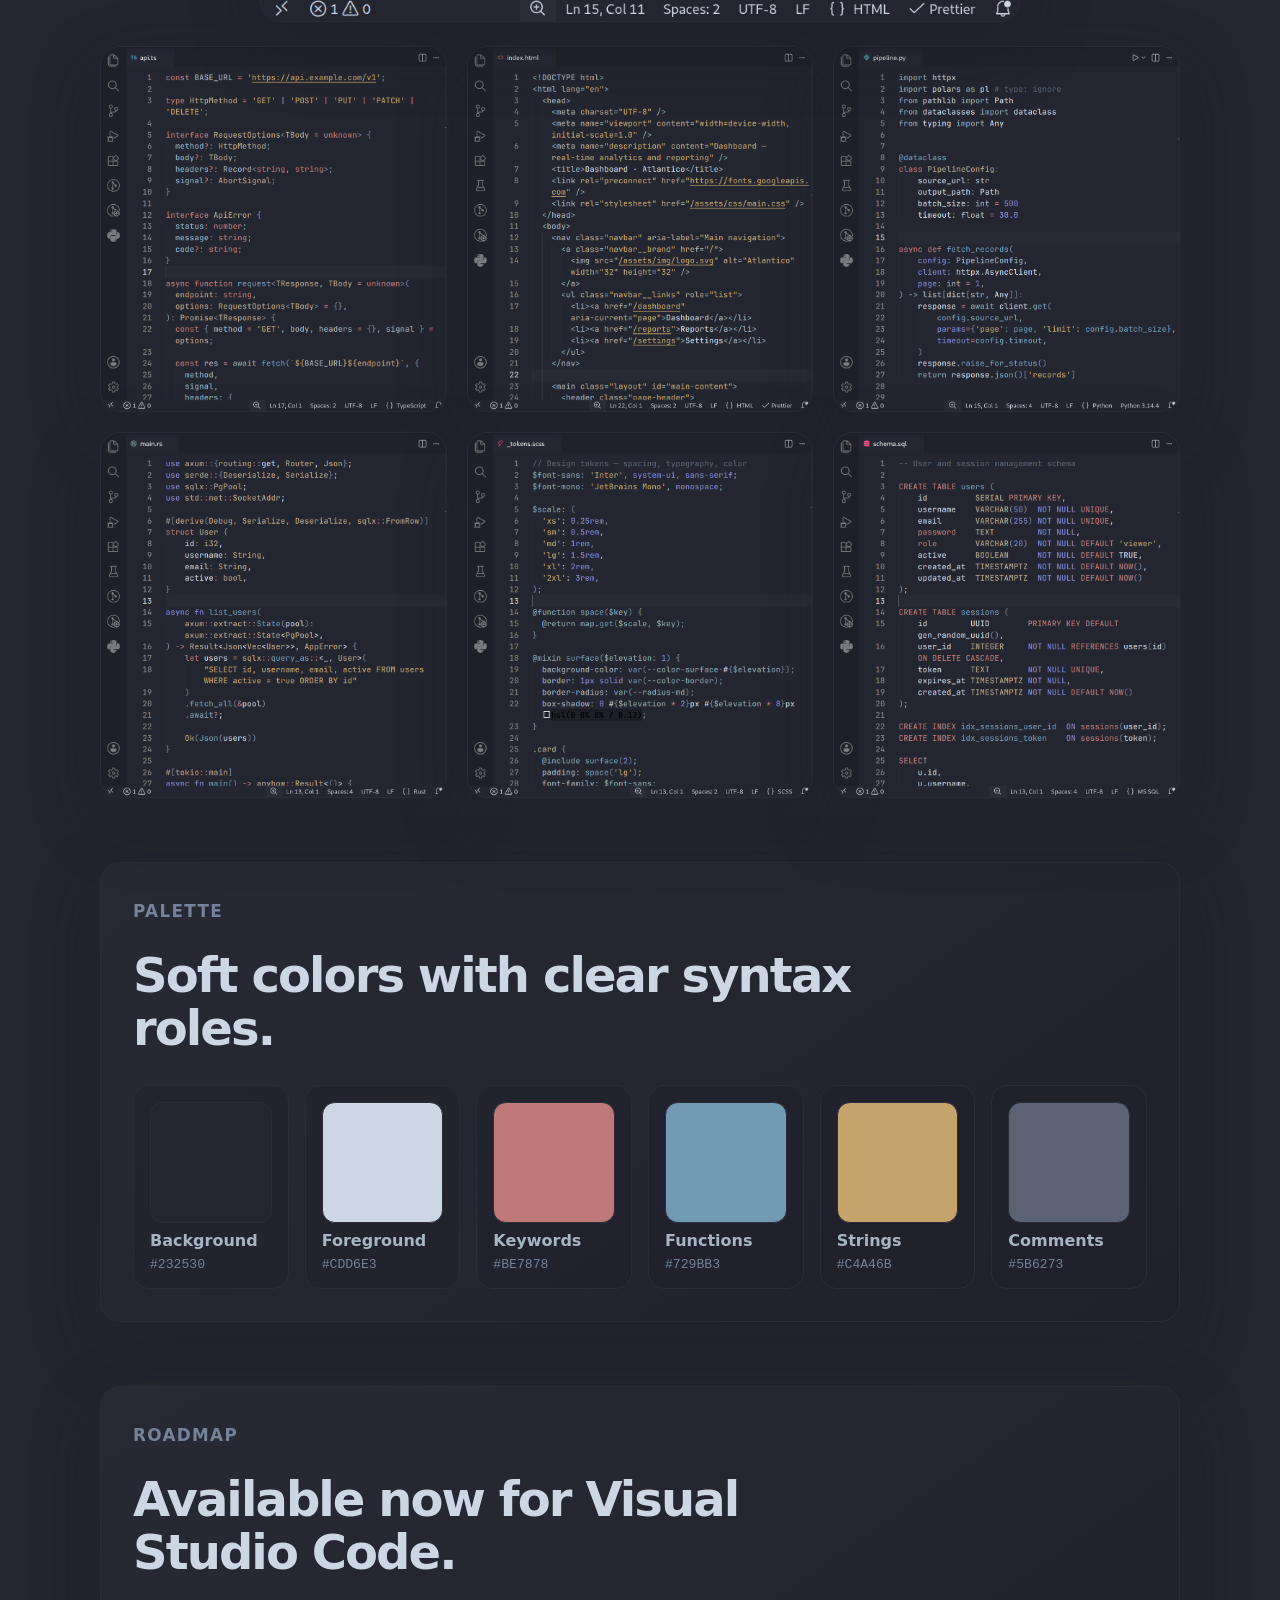
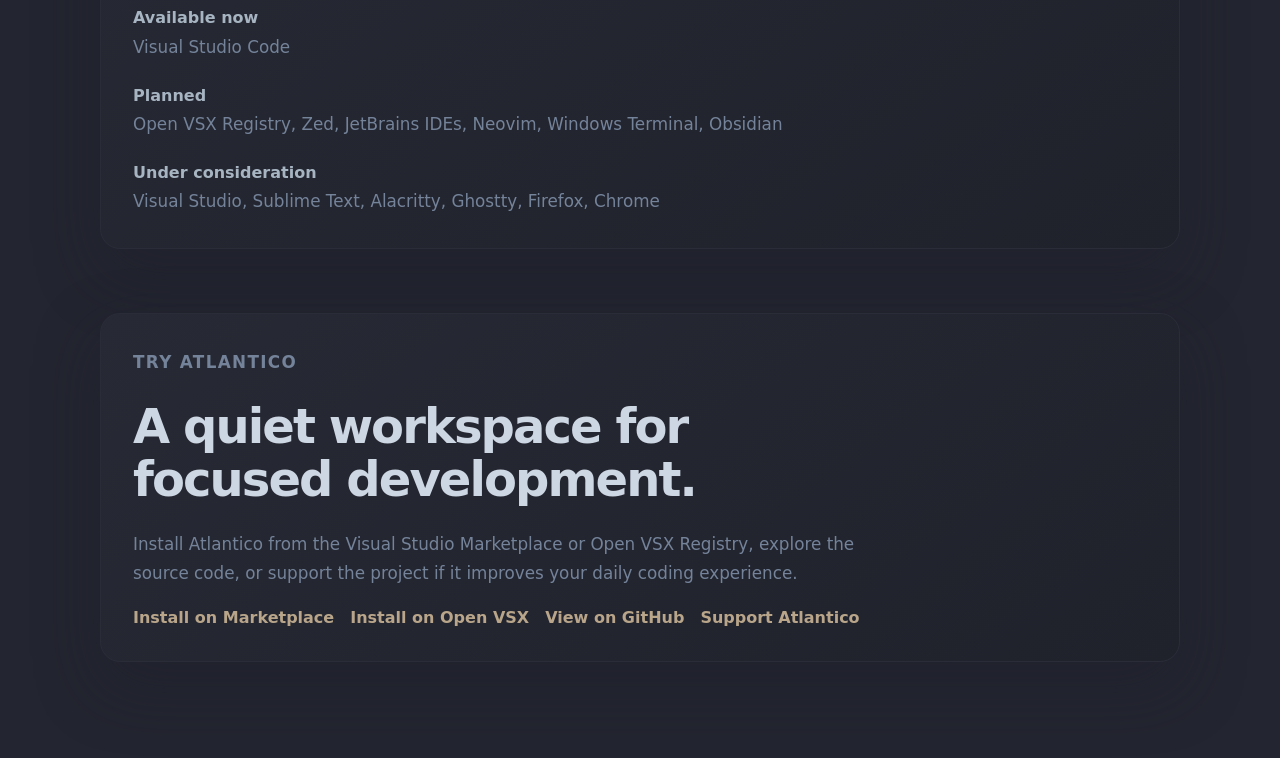
==== commit 18c63da2: "Update Atlantico links and editor compatibility copy" ====
--- a/atlantico/index.html
+++ b/atlantico/index.html
@@ -8,7 +8,7 @@
 
     <meta
       name="description"
-      content="Atlantico is a calm dark theme for Visual Studio Code, built around soft contrast, clear syntax roles, and a coherent editor and terminal experience."
+      content="Atlantico is a calm theme for Visual Studio Code and compatible editors, built around soft contrast, clear syntax roles, and a coherent editor and terminal experience."
     />
 
     <link rel="stylesheet" href="../style.css" />
@@ -134,7 +134,7 @@
 
       <section class="hero atlantico-hero" aria-labelledby="page-title">
         <p class="section-label reveal">
-          <span>Visual Studio Code Theme</span>
+          <span>VS Code Compatible Theme</span>
         </p>
 
         <h1 id="page-title" class="reveal">
@@ -167,6 +167,15 @@
             rel="noopener noreferrer"
           >
             <span>Install on Marketplace</span>
+          </a>
+
+          <a
+            class="project-link reveal"
+            href="https://open-vsx.org/extension/gvenancio/atlantico"
+            target="_blank"
+            rel="noopener noreferrer"
+          >
+            <span>Install on Open VSX</span>
           </a>
 
           <a
@@ -447,9 +456,9 @@
 
         <p class="reveal">
           <span>
-            Install Atlantico from the Visual Studio Code Marketplace, explore
-            the source code, or support the project if it improves your daily
-            coding experience.
+            Install Atlantico from the Visual Studio Marketplace or Open VSX
+            Registry, explore the source code, or support the project if it
+            improves your daily coding experience.
           </span>
         </p>
 
@@ -461,6 +470,15 @@
             rel="noopener noreferrer"
           >
             <span>Install on Marketplace</span>
+          </a>
+
+          <a
+            class="project-link reveal"
+            href="https://open-vsx.org/extension/gvenancio/atlantico"
+            target="_blank"
+            rel="noopener noreferrer"
+          >
+            <span>Install on Open VSX</span>
           </a>
 
           <a
--- a/style.css
+++ b/style.css
@@ -345,6 +345,18 @@
   .nav-pill span {
     display: none;
   }
+
+  .project-actions {
+    flex-direction: column;
+    align-items: flex-start;
+    gap: 0.75rem;
+  }
+
+  .project-actions .project-link {
+    display: inline-flex;
+    min-height: 2.5rem;
+    align-items: center;
+  }
 }
 
 @keyframes revealUp {
@@ -508,6 +520,10 @@
 
 .project-actions a:nth-child(3) span {
   animation-delay: 1780ms;
+}
+
+.project-actions a:nth-child(4) span {
+  animation-delay: 1900ms;
 }
 
 @media (prefers-reduced-motion: reduce) {
--- a/atlantico/style.css
+++ b/atlantico/style.css
@@ -53,6 +53,10 @@
 
 .atlantico-actions a:nth-child(3) span {
   animation-delay: 1080ms;
+}
+
+.atlantico-actions a:nth-child(4) span {
+  animation-delay: 1200ms;
 }
 
 .atlantico-showcase {
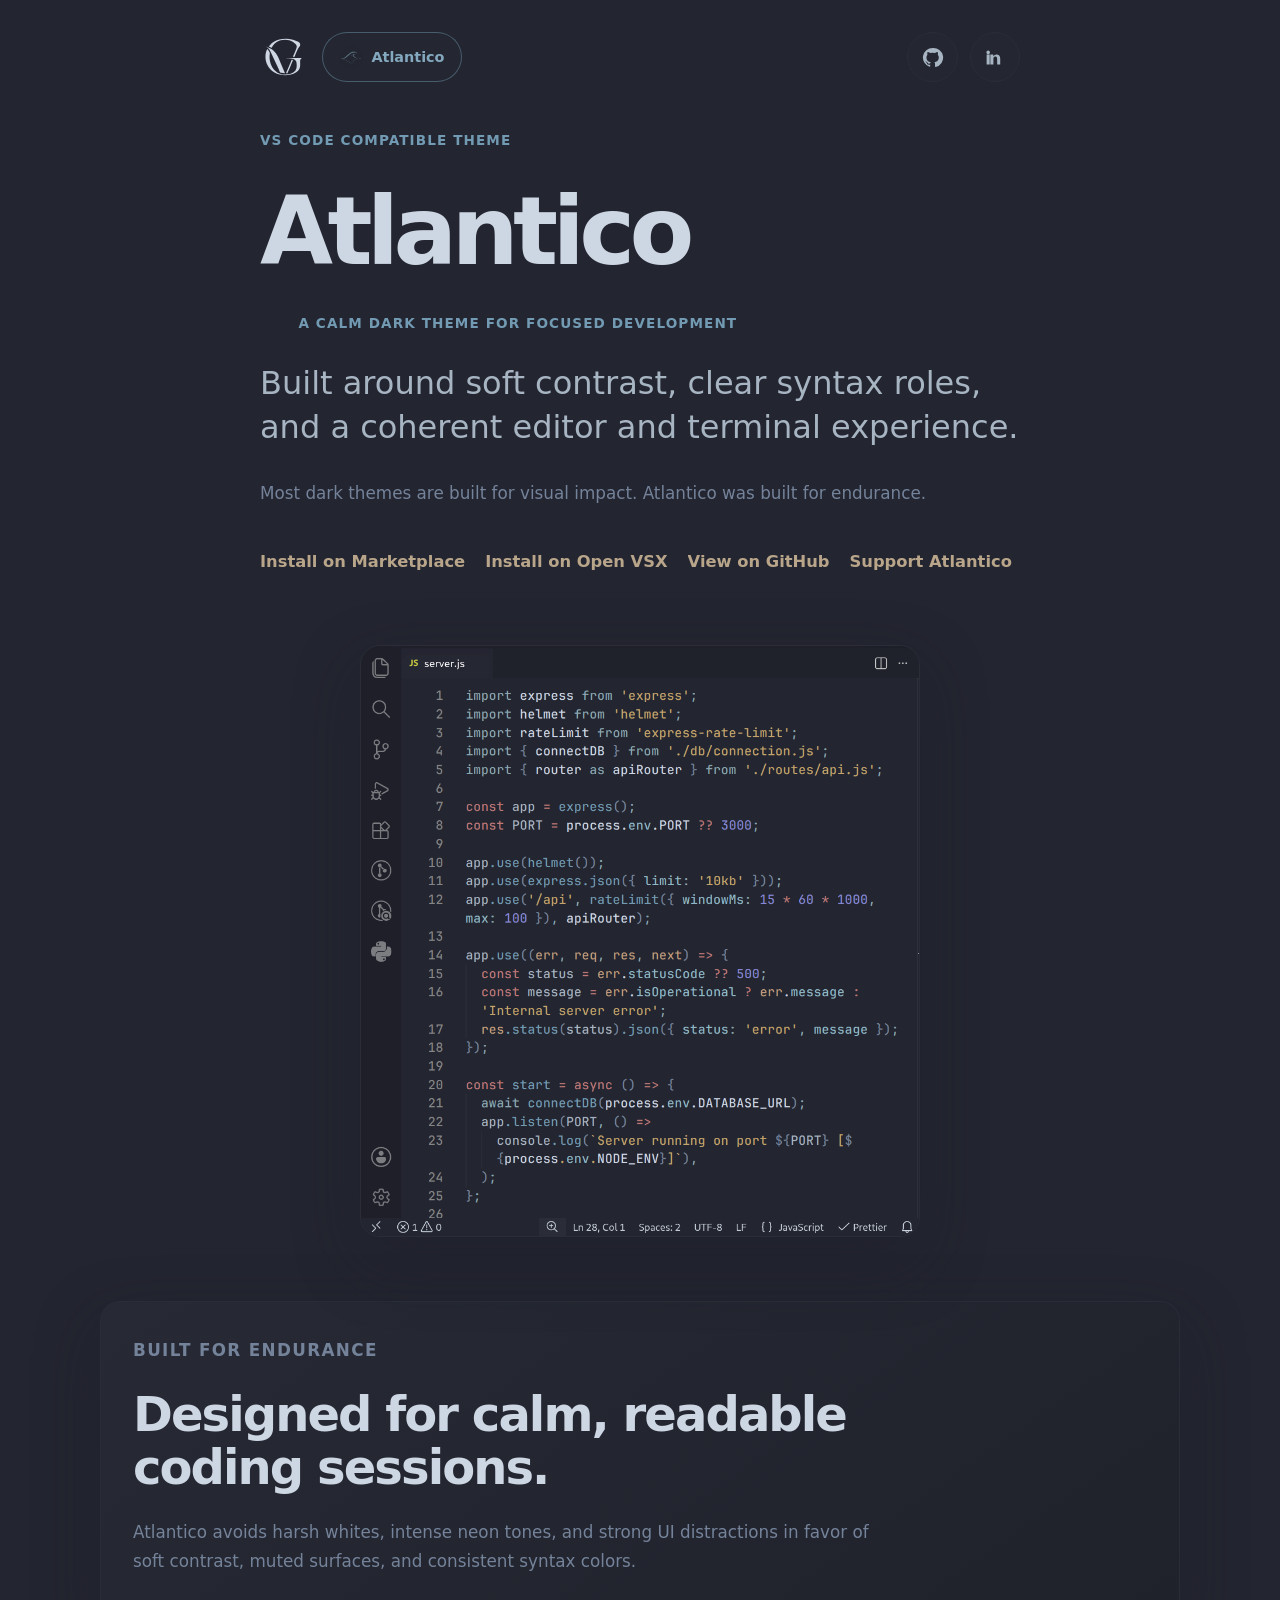
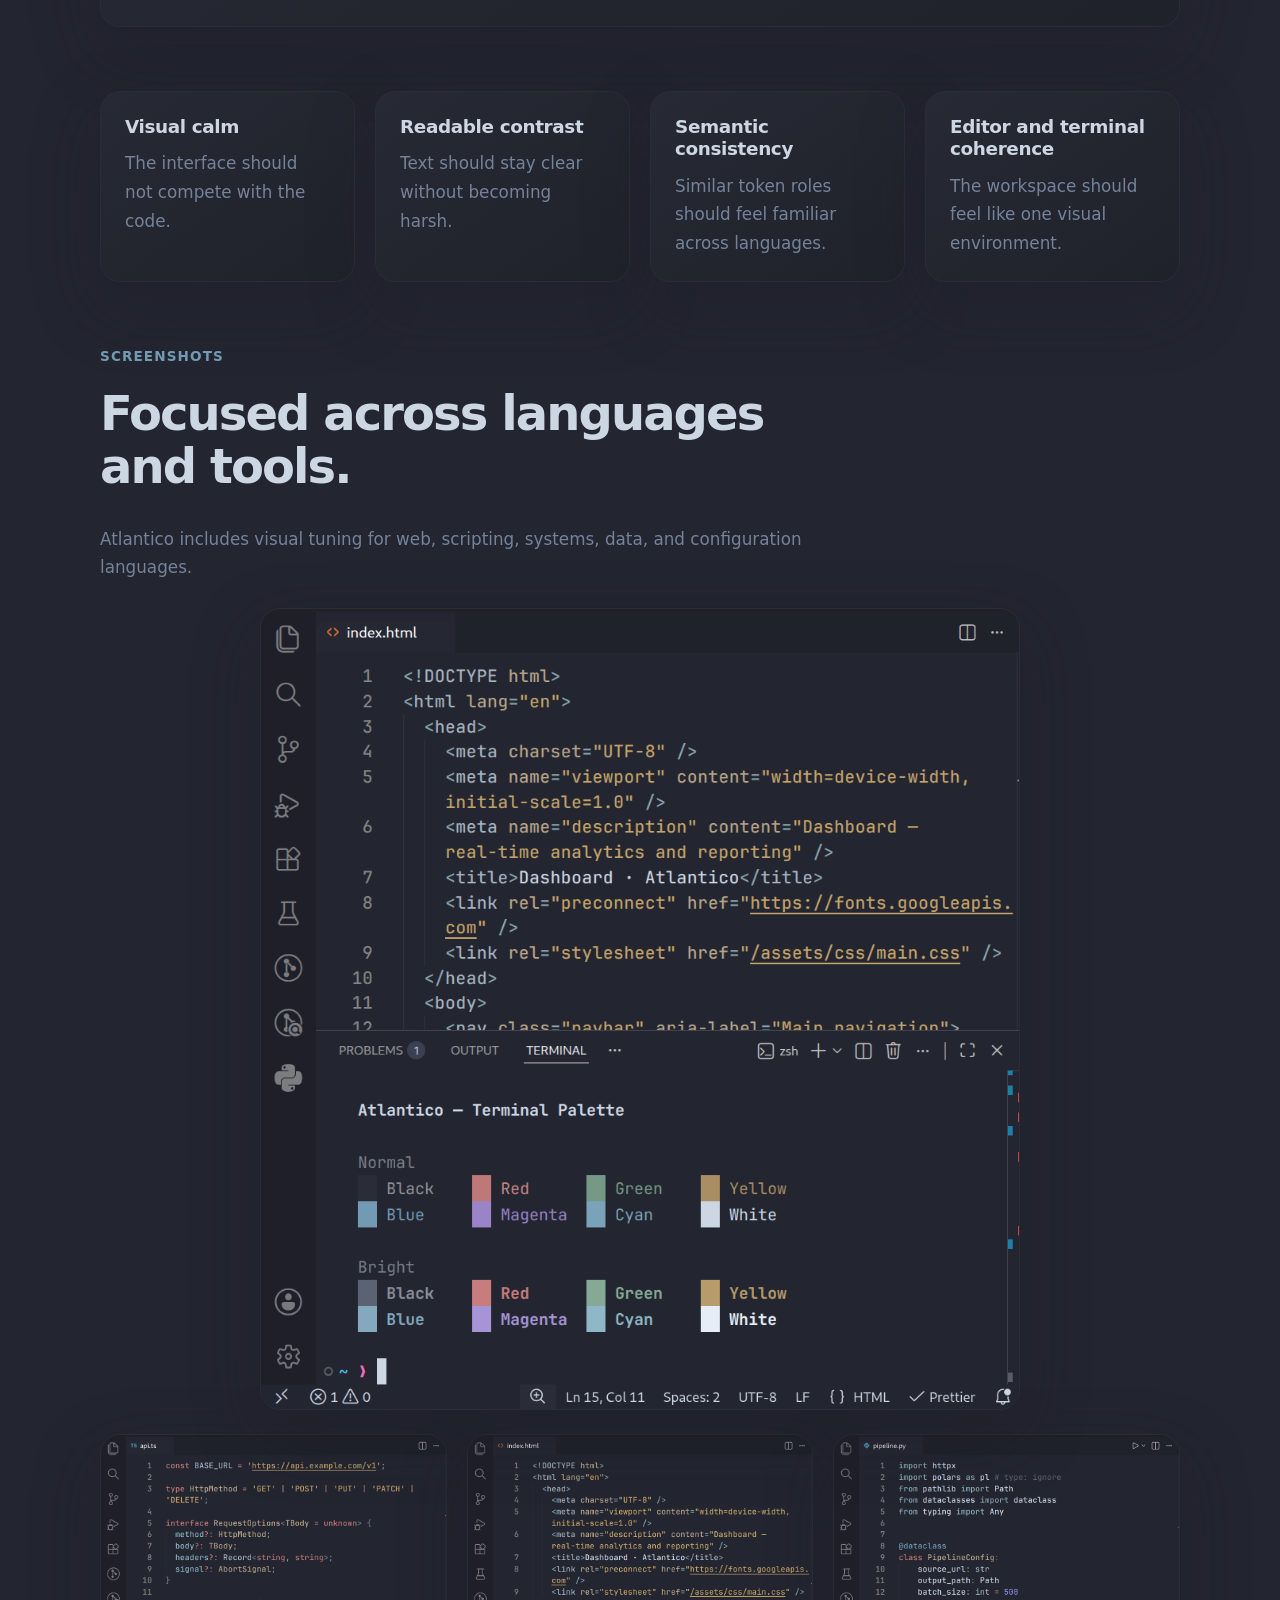
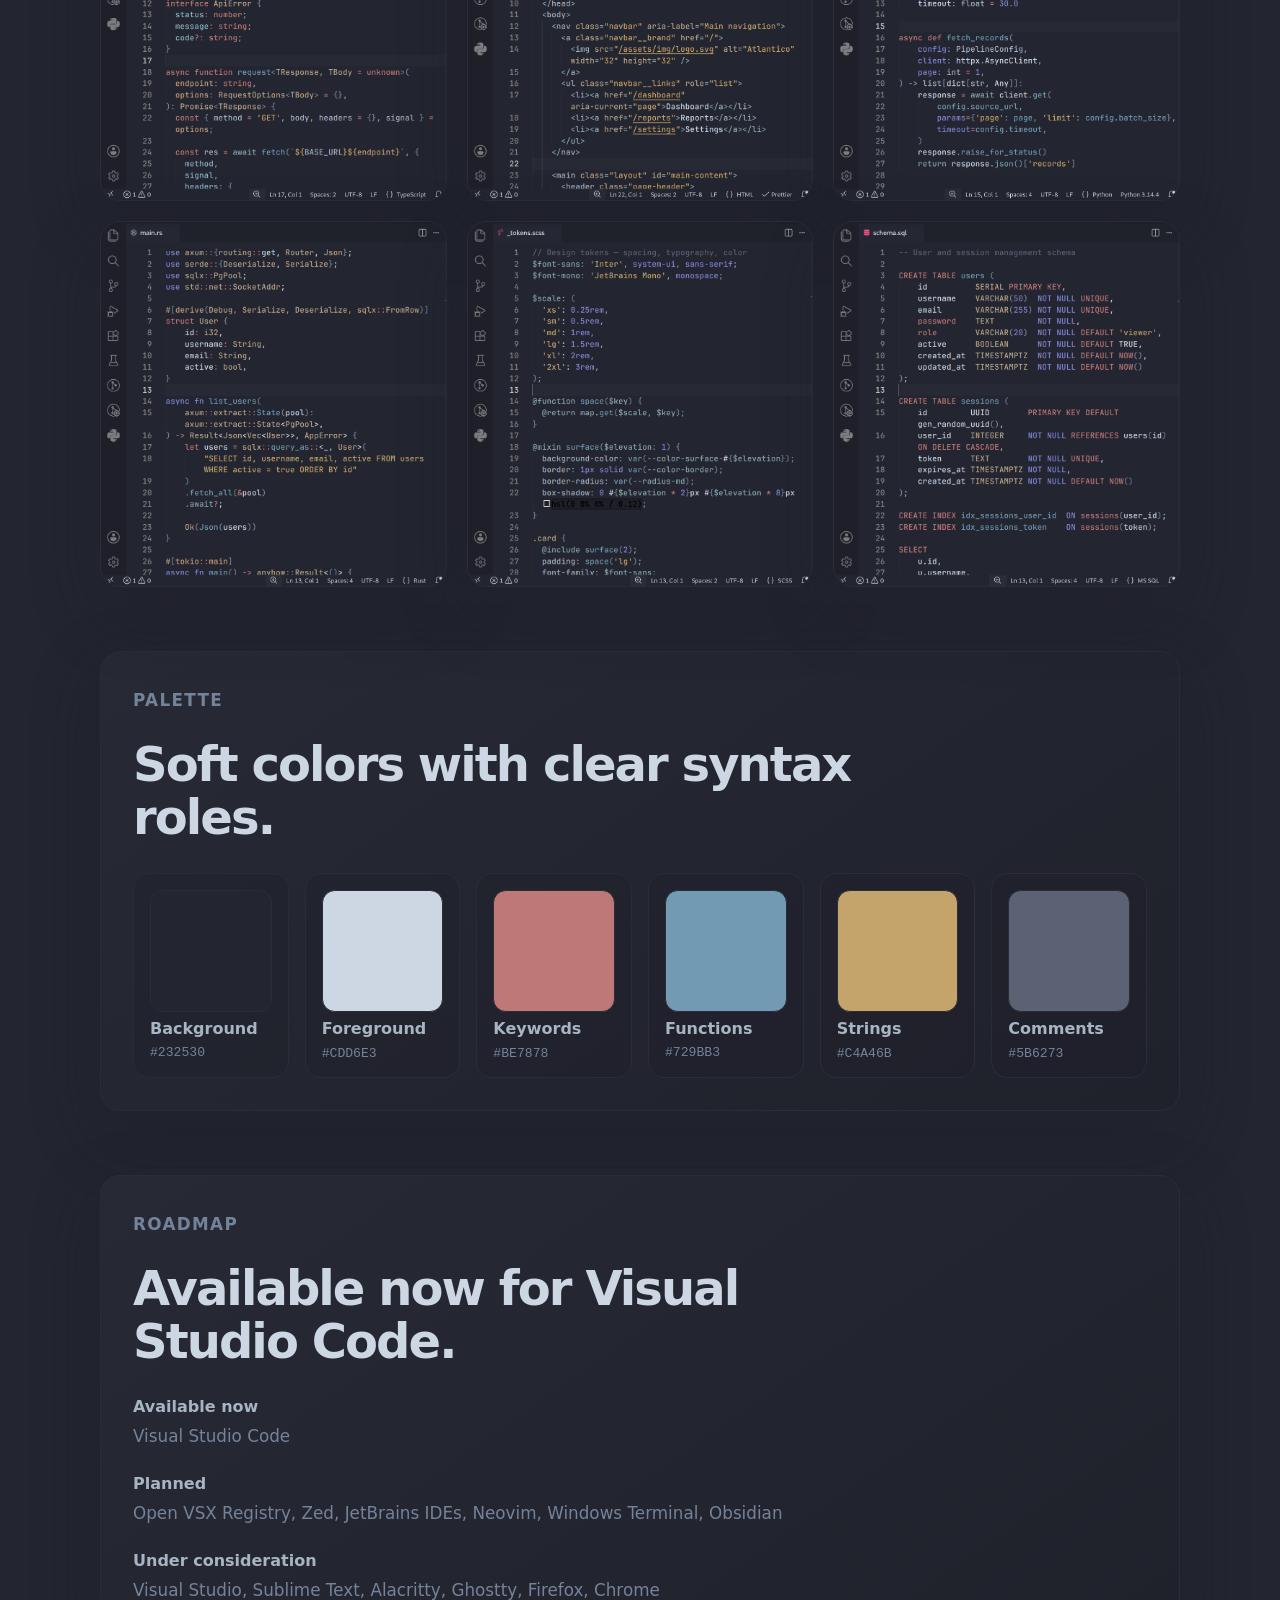
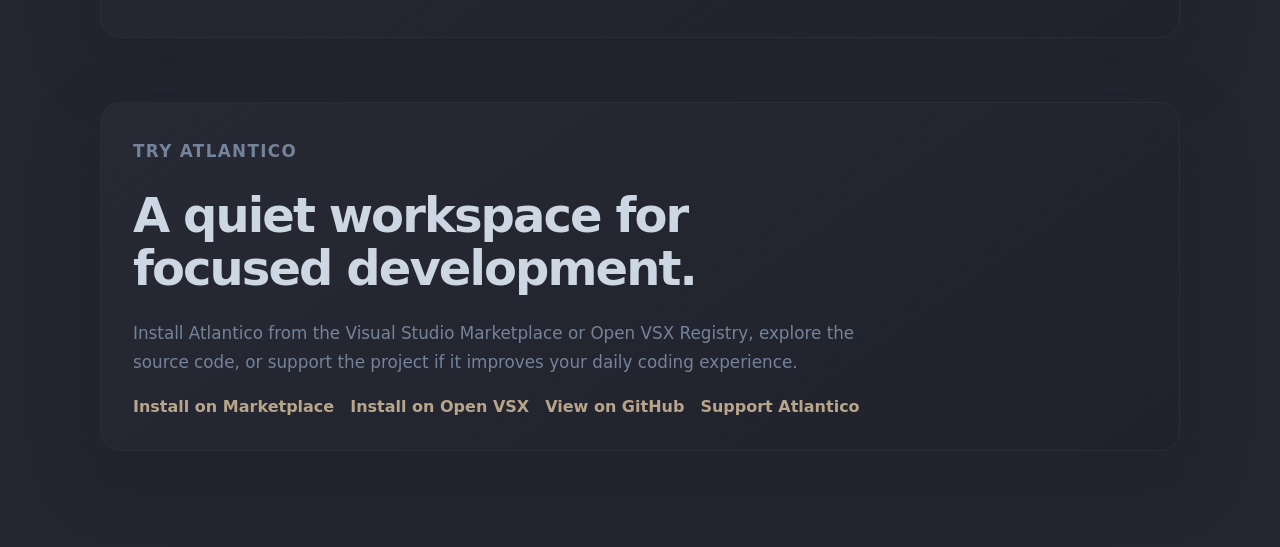
==== commit 6aebb8f1: "Reduce layout shift on Atlantico page" ====
--- a/atlantico/index.html
+++ b/atlantico/index.html
@@ -212,6 +212,8 @@
           <img
             src="./screenshots/javascript.png"
             alt="Atlantico theme showing JavaScript syntax in Visual Studio Code"
+            width="955"
+            height="1009"
           />
         </button>
       </section>
@@ -286,6 +288,8 @@
             <img
               src="./screenshots/terminal.png"
               alt="Atlantico integrated terminal screenshot"
+              width="955"
+              height="1009"
             />
           </button>
         </div>
@@ -301,6 +305,8 @@
             <img
               src="./screenshots/typescript.png"
               alt="Atlantico TypeScript screenshot"
+              width="955"
+              height="1009"
             />
           </button>
 
@@ -311,7 +317,12 @@
             data-zoom-alt="Atlantico HTML screenshot"
             aria-label="Open HTML screenshot"
           >
-            <img src="./screenshots/html.png" alt="Atlantico HTML screenshot" />
+            <img
+              src="./screenshots/html.png"
+              alt="Atlantico HTML screenshot"
+              width="955"
+              height="1009"
+            />
           </button>
 
           <button
@@ -324,6 +335,8 @@
             <img
               src="./screenshots/python.png"
               alt="Atlantico Python screenshot"
+              width="955"
+              height="1009"
             />
           </button>
 
@@ -334,7 +347,12 @@
             data-zoom-alt="Atlantico Rust screenshot"
             aria-label="Open Rust screenshot"
           >
-            <img src="./screenshots/rust.png" alt="Atlantico Rust screenshot" />
+            <img
+              src="./screenshots/rust.png"
+              alt="Atlantico Rust screenshot"
+              width="955"
+              height="1009"
+            />
           </button>
 
           <button
@@ -344,7 +362,12 @@
             data-zoom-alt="Atlantico SCSS screenshot"
             aria-label="Open SCSS screenshot"
           >
-            <img src="./screenshots/scss.png" alt="Atlantico SCSS screenshot" />
+            <img
+              src="./screenshots/scss.png"
+              alt="Atlantico SCSS screenshot"
+              width="955"
+              height="1009"
+            />
           </button>
 
           <button
@@ -354,7 +377,12 @@
             data-zoom-alt="Atlantico SQL screenshot"
             aria-label="Open SQL screenshot"
           >
-            <img src="./screenshots/sql.png" alt="Atlantico SQL screenshot" />
+            <img
+              src="./screenshots/sql.png"
+              alt="Atlantico SQL screenshot"
+              width="955"
+              height="1009"
+            />
           </button>
         </div>
       </section>
@@ -516,5 +544,11 @@
     </main>
 
     <script src="./script.js"></script>
+
+    <script
+      defer
+      src="https://static.cloudflareinsights.com/beacon.min.js"
+      data-cf-beacon='{"token": "64b1e50a37ae41e5be0b62cdf95f32ff"}'
+    ></script>
   </body>
 </html>
--- a/atlantico/style.css
+++ b/atlantico/style.css
@@ -60,7 +60,7 @@
 }
 
 .atlantico-showcase {
-  max-width: 760px;
+  max-width: 560px;
   margin: 0 auto 4rem;
 }
 
@@ -69,6 +69,7 @@
 .screenshot-grid img {
   display: block;
   width: 100%;
+  height: auto;
   border: 1px solid var(--color-border);
   border-radius: 1.25rem;
   box-shadow: 0 1.5rem 4rem rgba(29, 31, 40, 0.42);
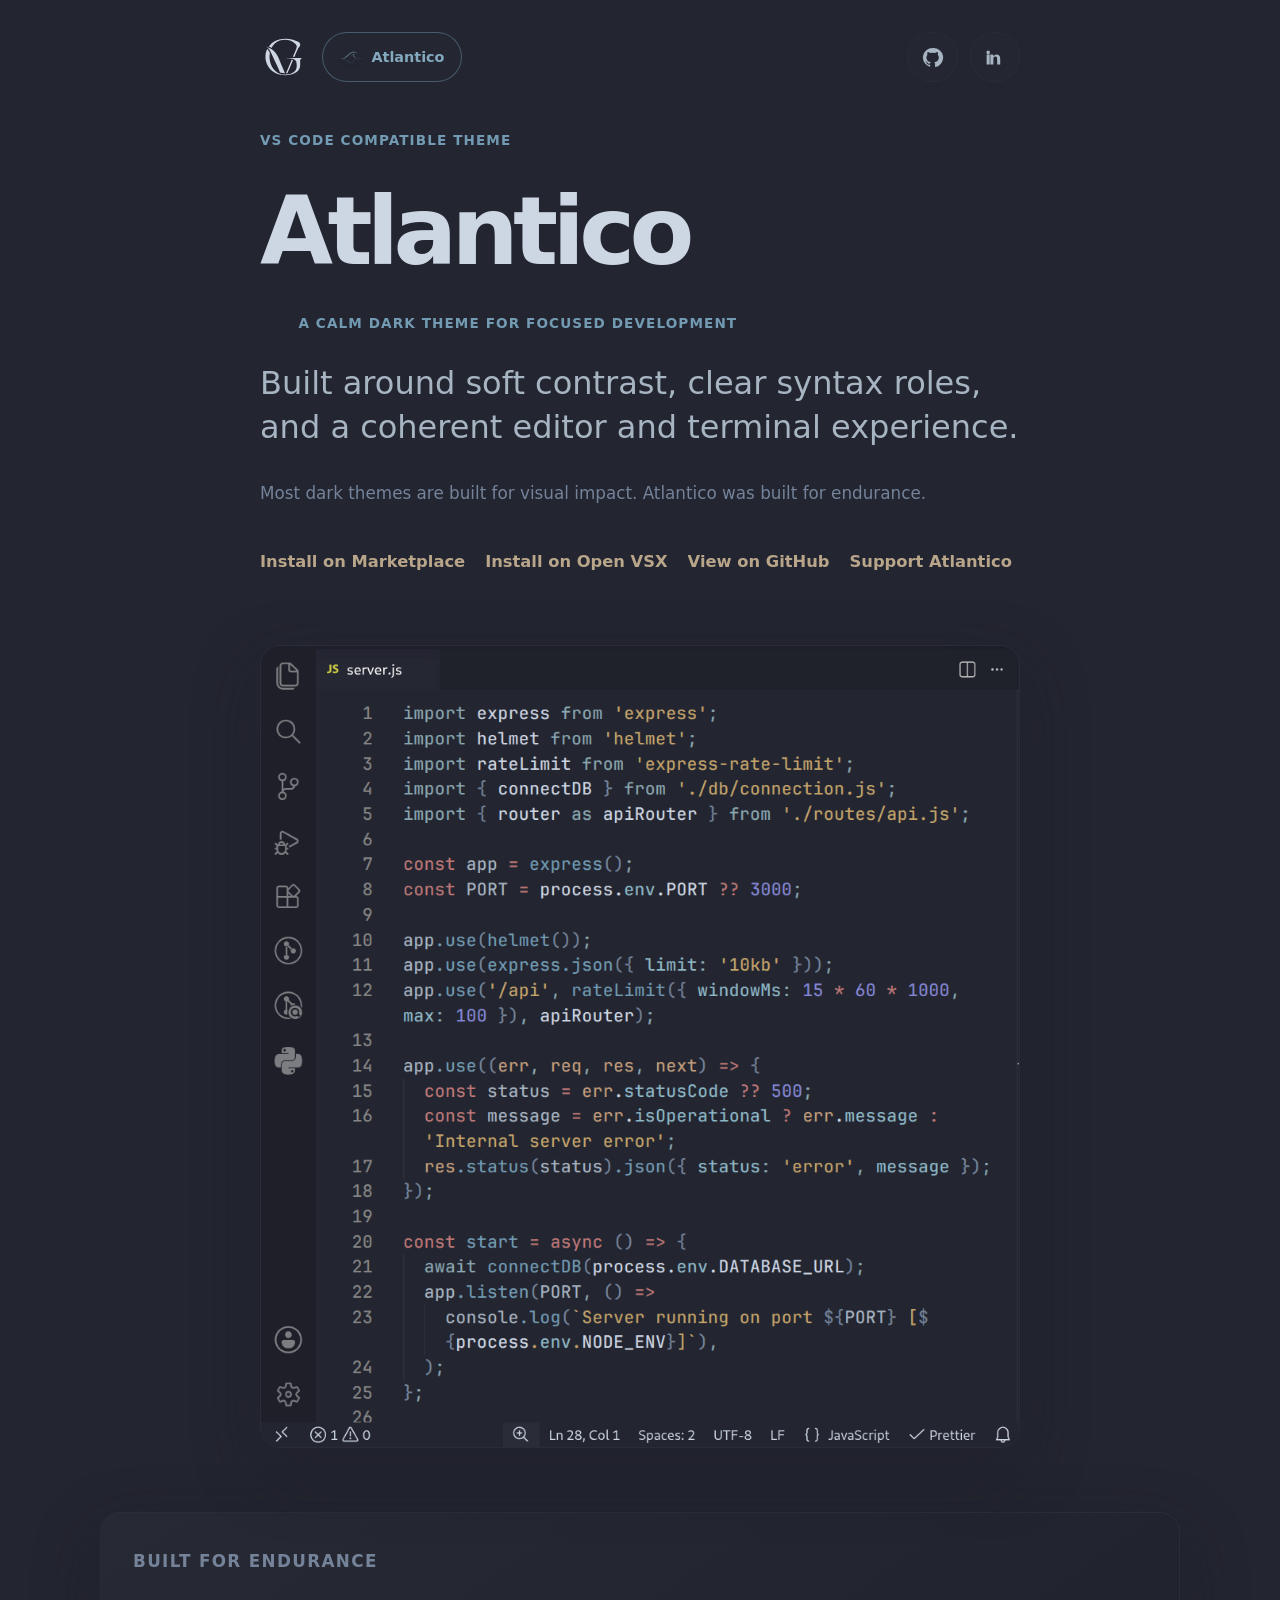
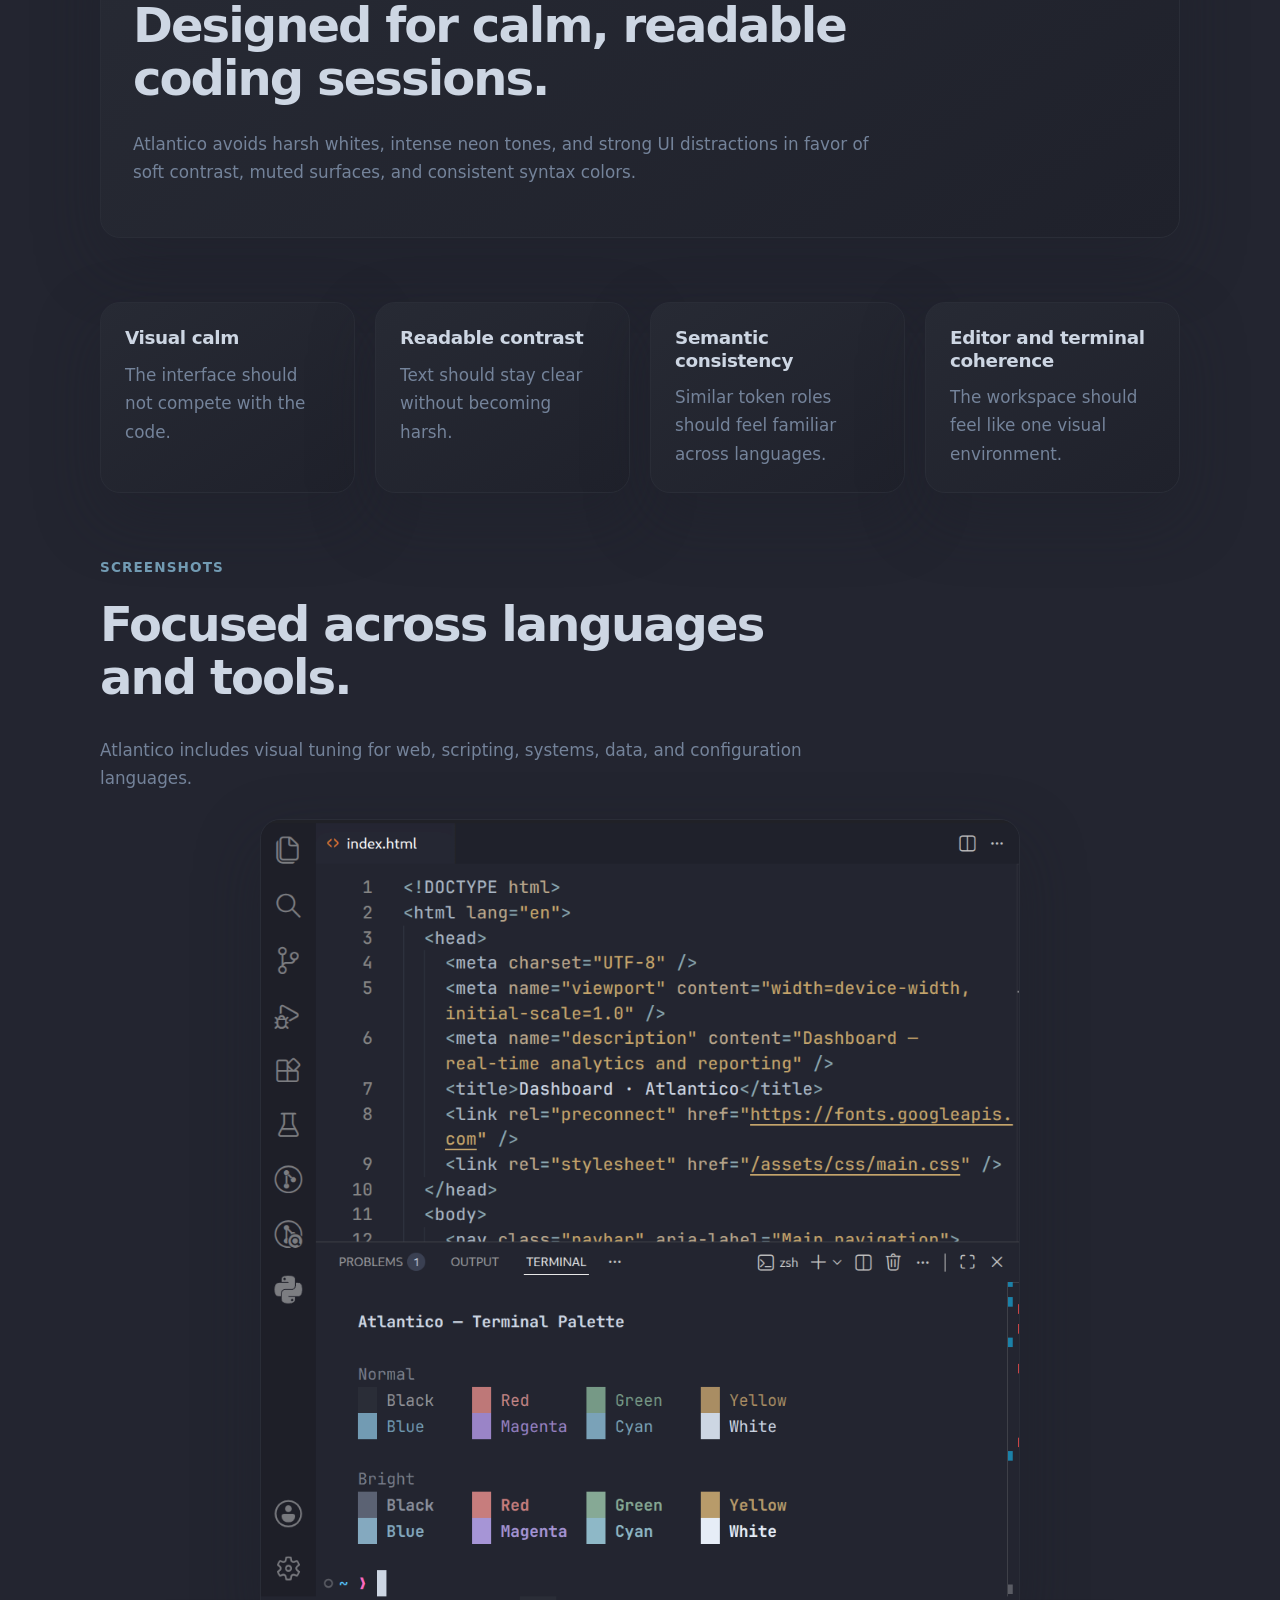
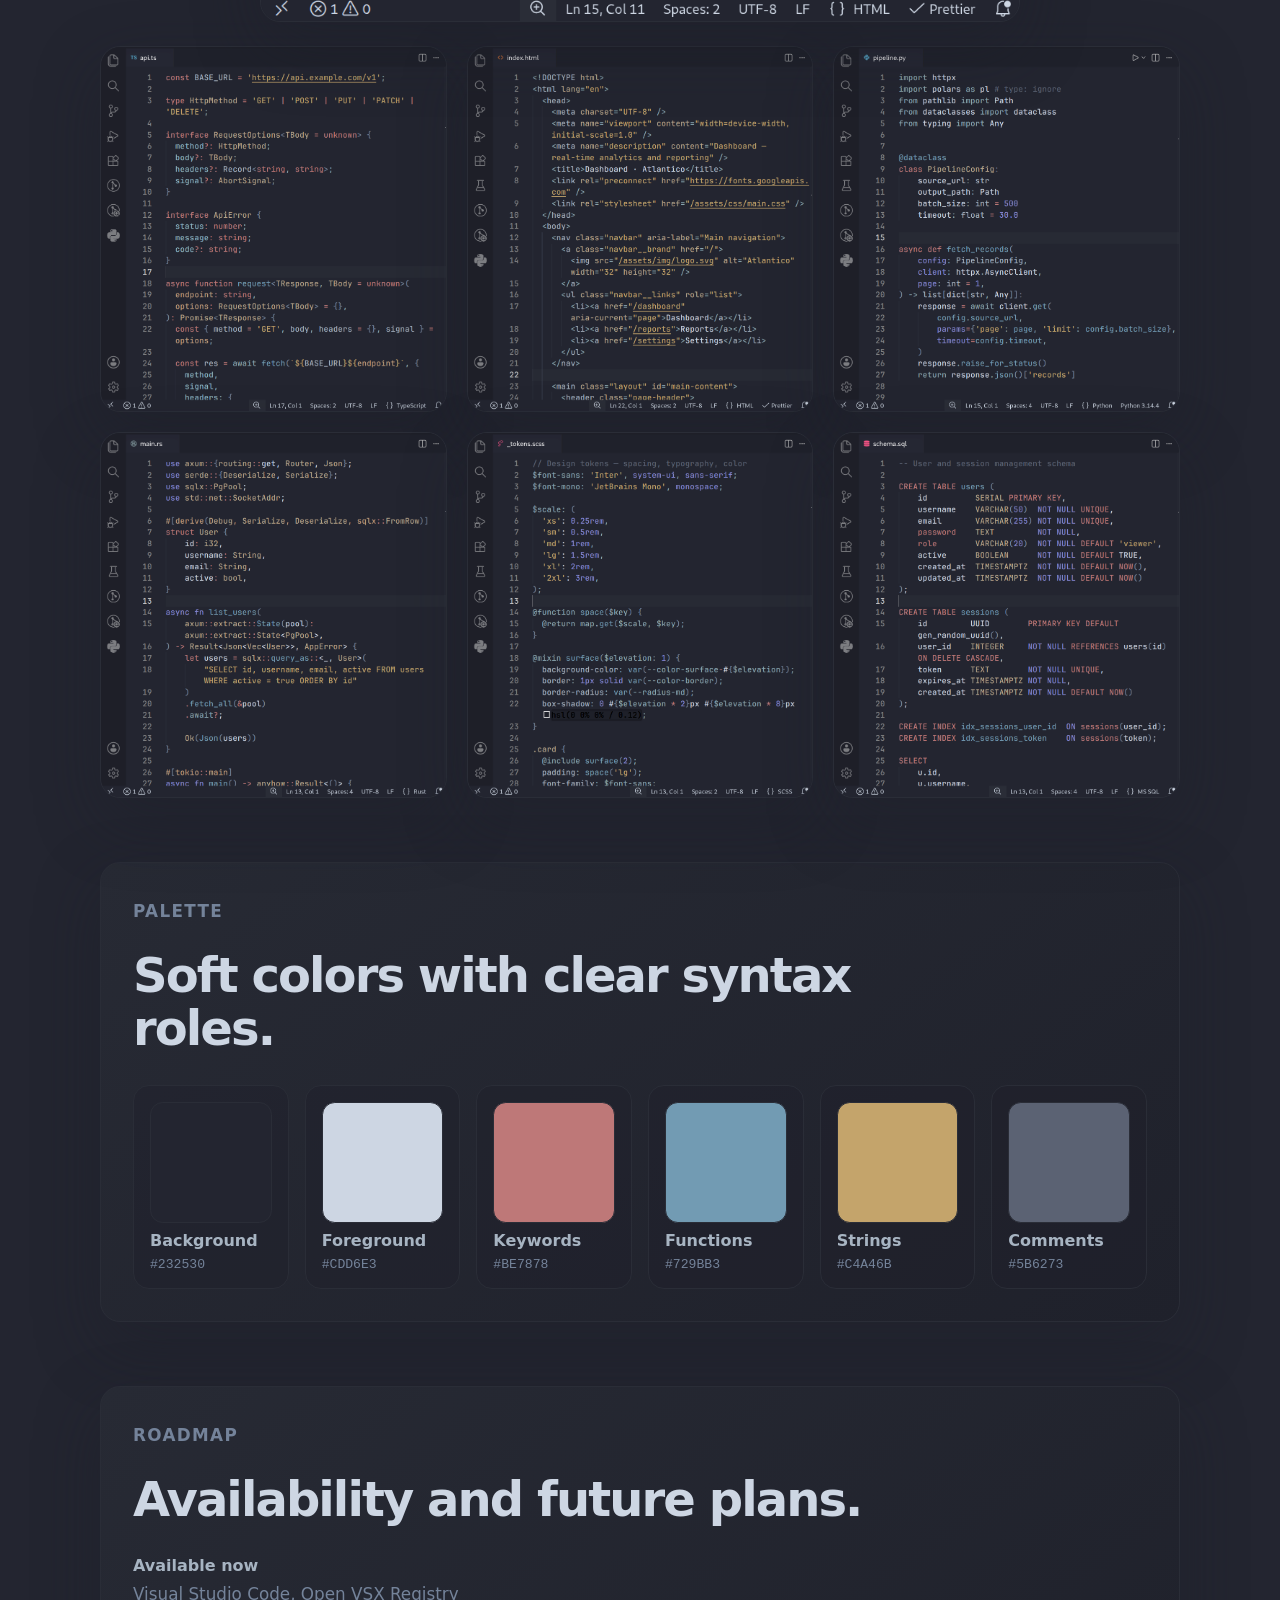
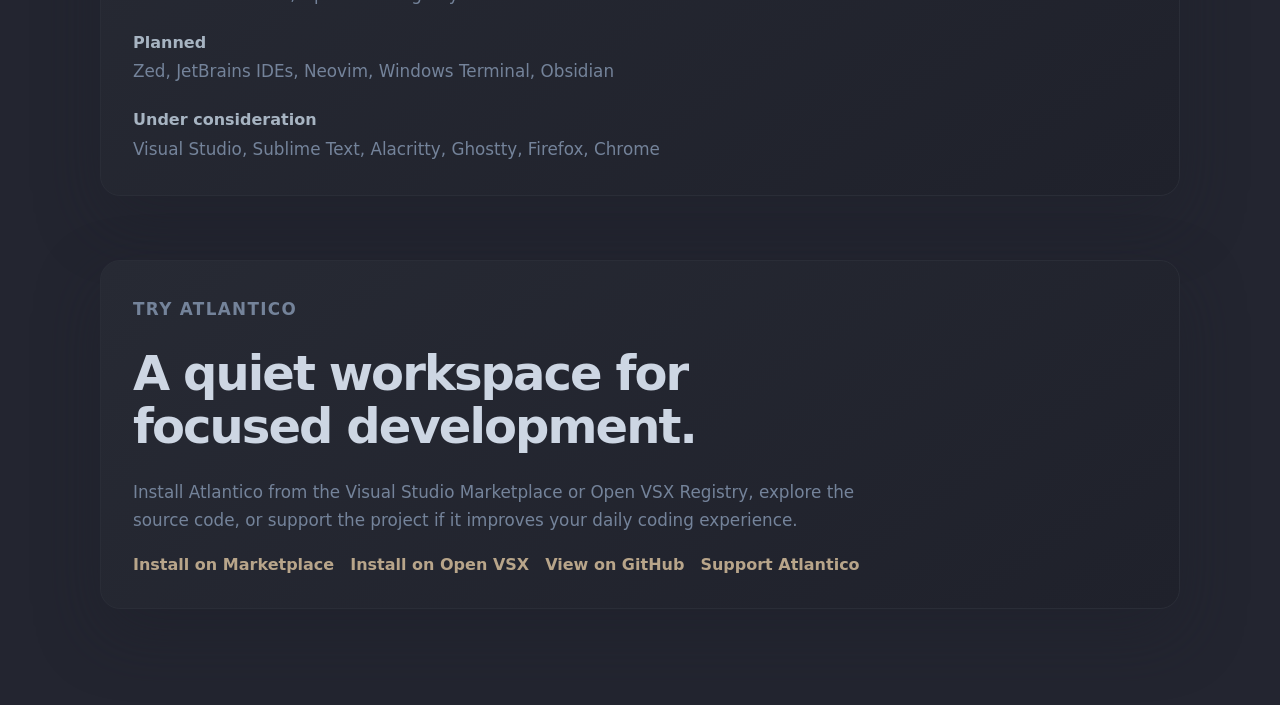
==== commit f0a8f7cb: "Update Alantico page roadmap" ====
--- a/atlantico/index.html
+++ b/atlantico/index.html
@@ -447,21 +447,18 @@
         </p>
 
         <h2 id="roadmap-title" class="reveal">
-          <span>Available now for Visual Studio Code.</span>
+          <span>Availability and future plans.</span>
         </h2>
 
         <div class="roadmap-list">
           <div>
             <h3>Available now</h3>
-            <p>Visual Studio Code</p>
+            <p>Visual Studio Code, Open VSX Registry</p>
           </div>
 
           <div>
             <h3>Planned</h3>
-            <p>
-              Open VSX Registry, Zed, JetBrains IDEs, Neovim, Windows Terminal,
-              Obsidian
-            </p>
+            <p>Zed, JetBrains IDEs, Neovim, Windows Terminal, Obsidian</p>
           </div>
 
           <div>
--- a/atlantico/style.css
+++ b/atlantico/style.css
@@ -60,7 +60,7 @@
 }
 
 .atlantico-showcase {
-  max-width: 560px;
+  max-width: 760px;
   margin: 0 auto 4rem;
 }
 
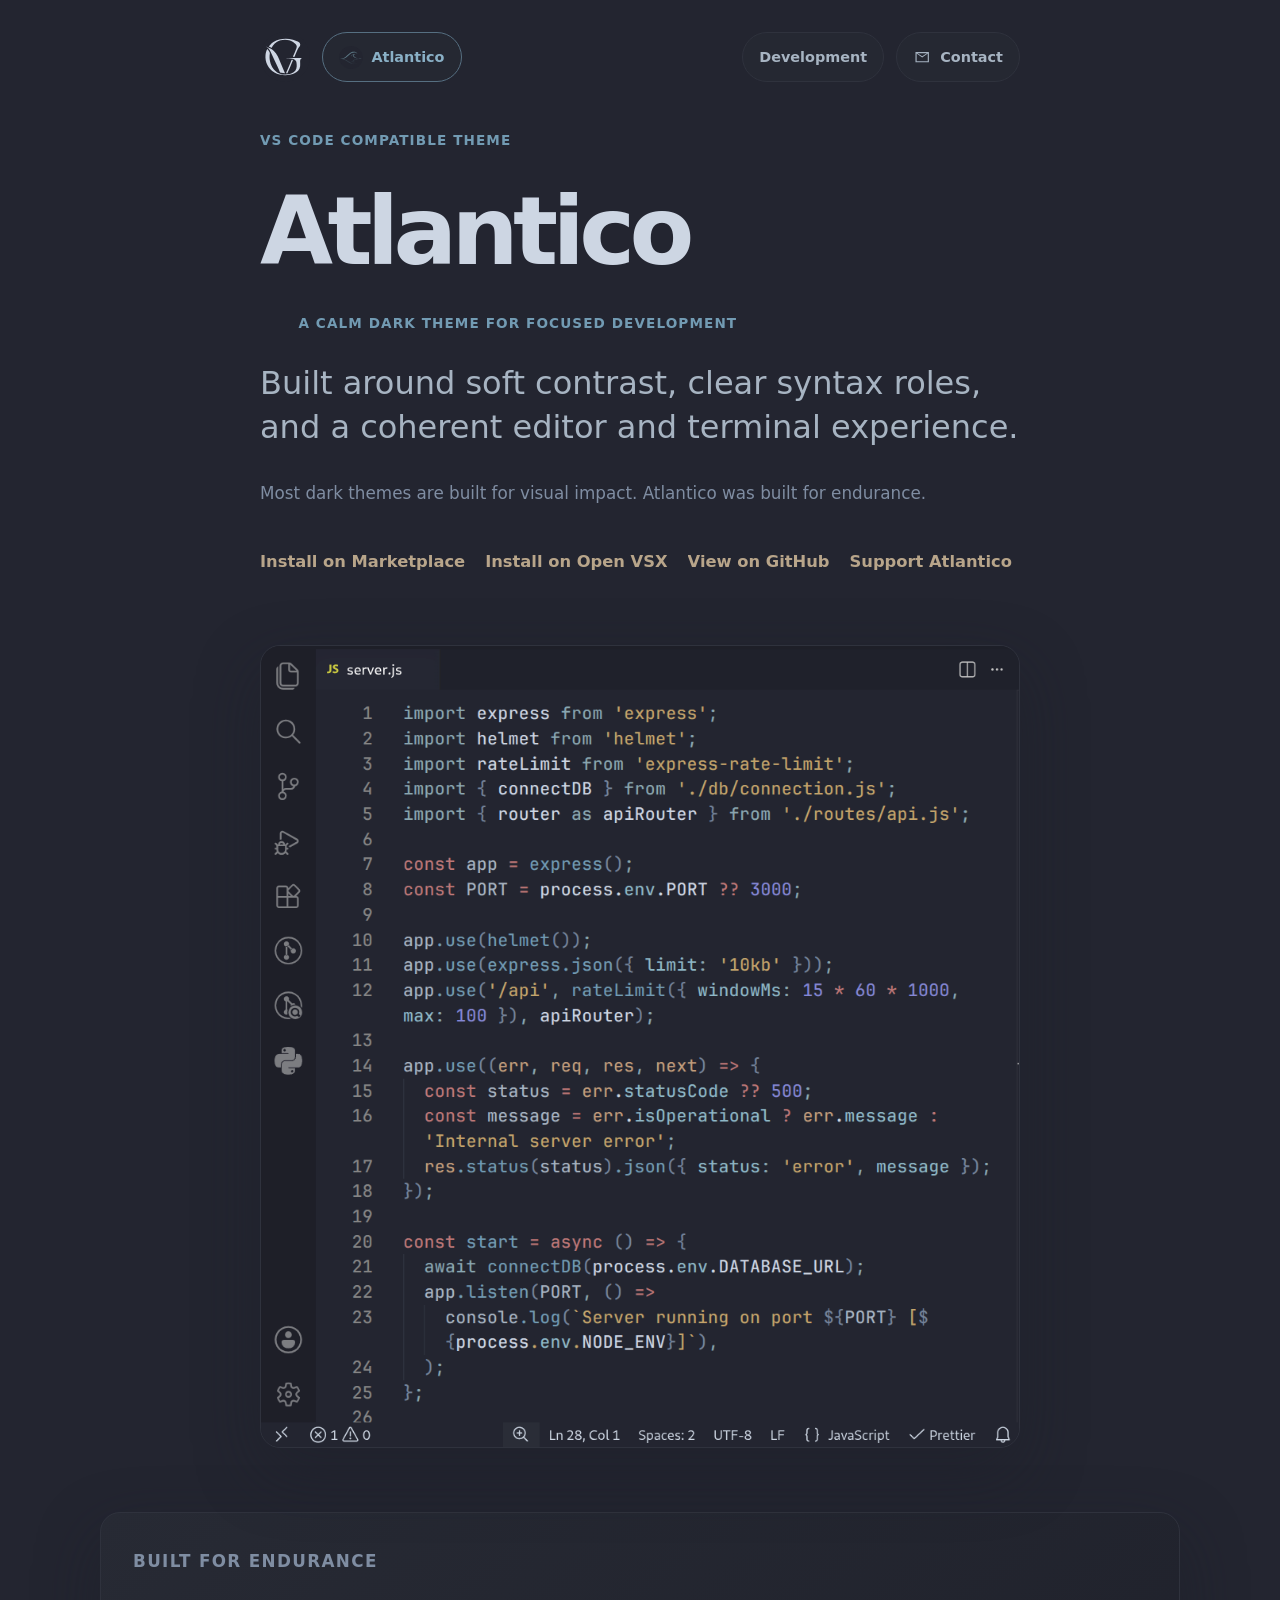
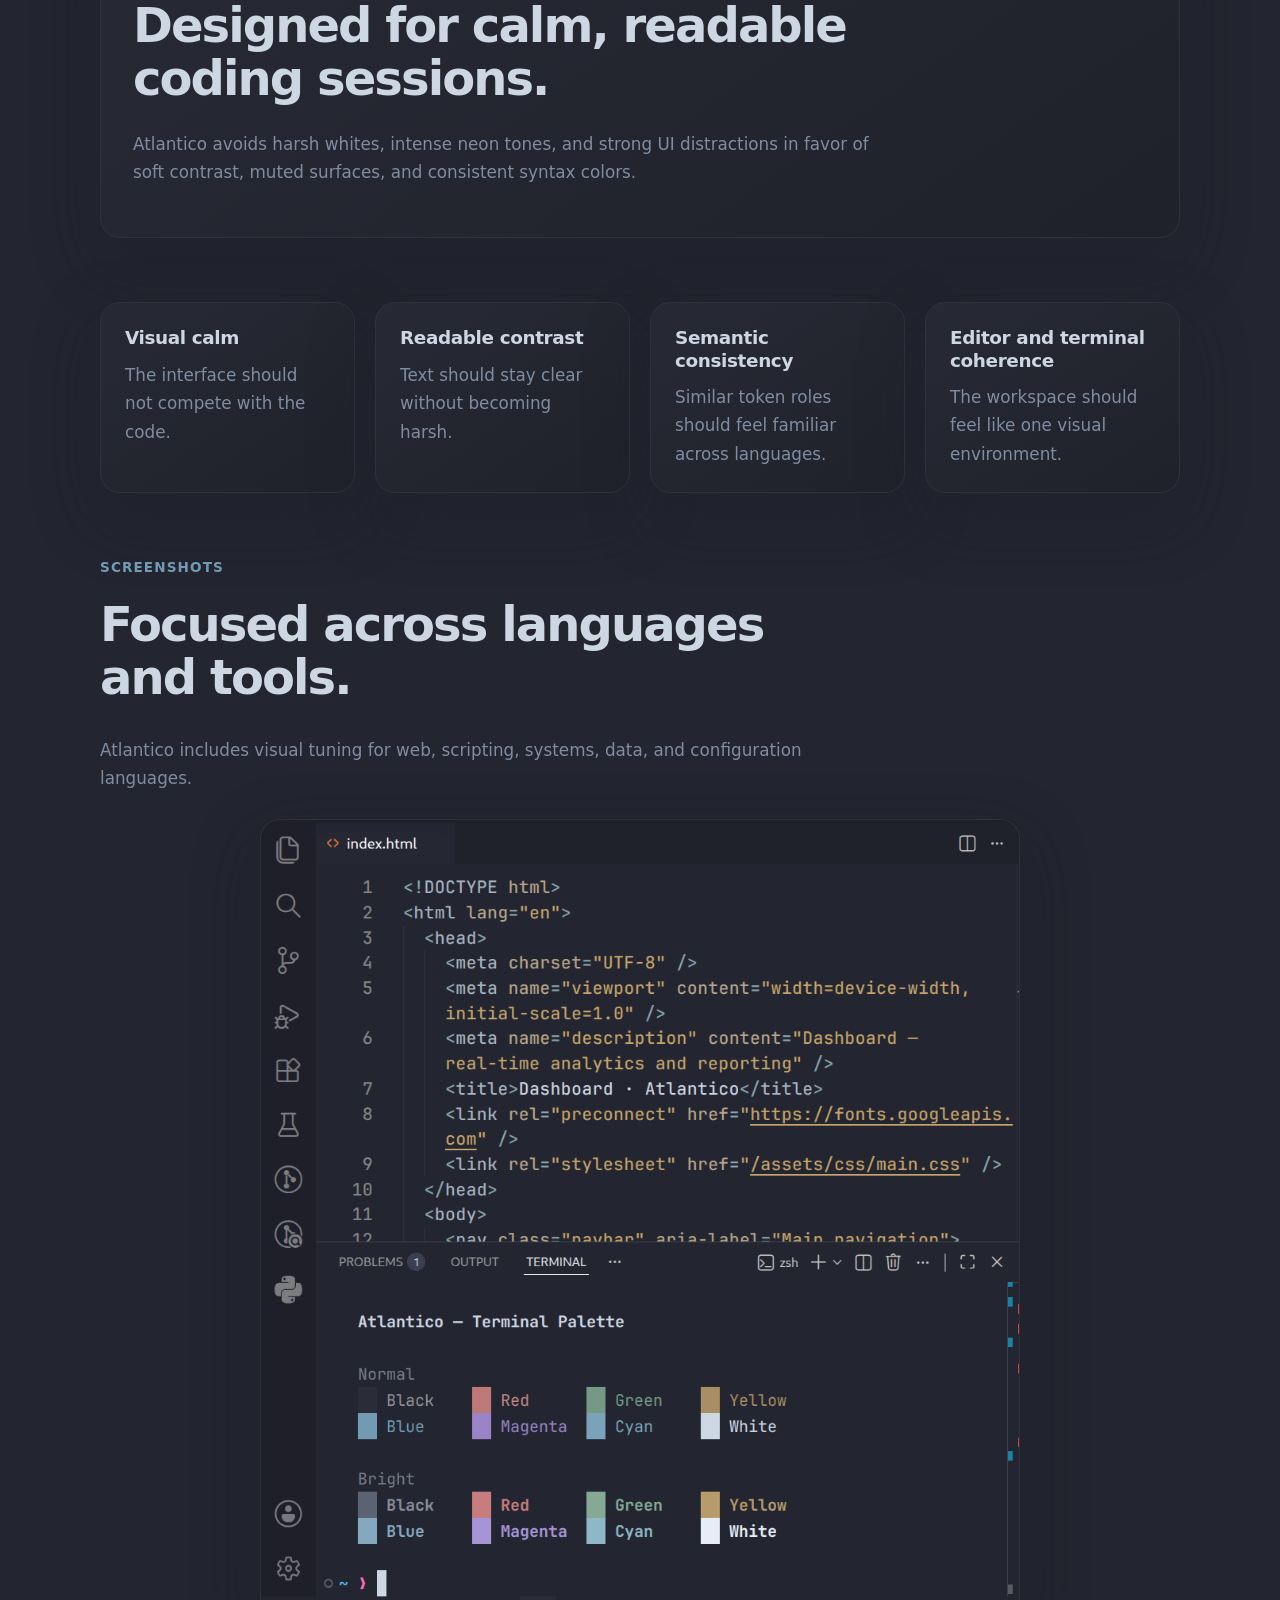
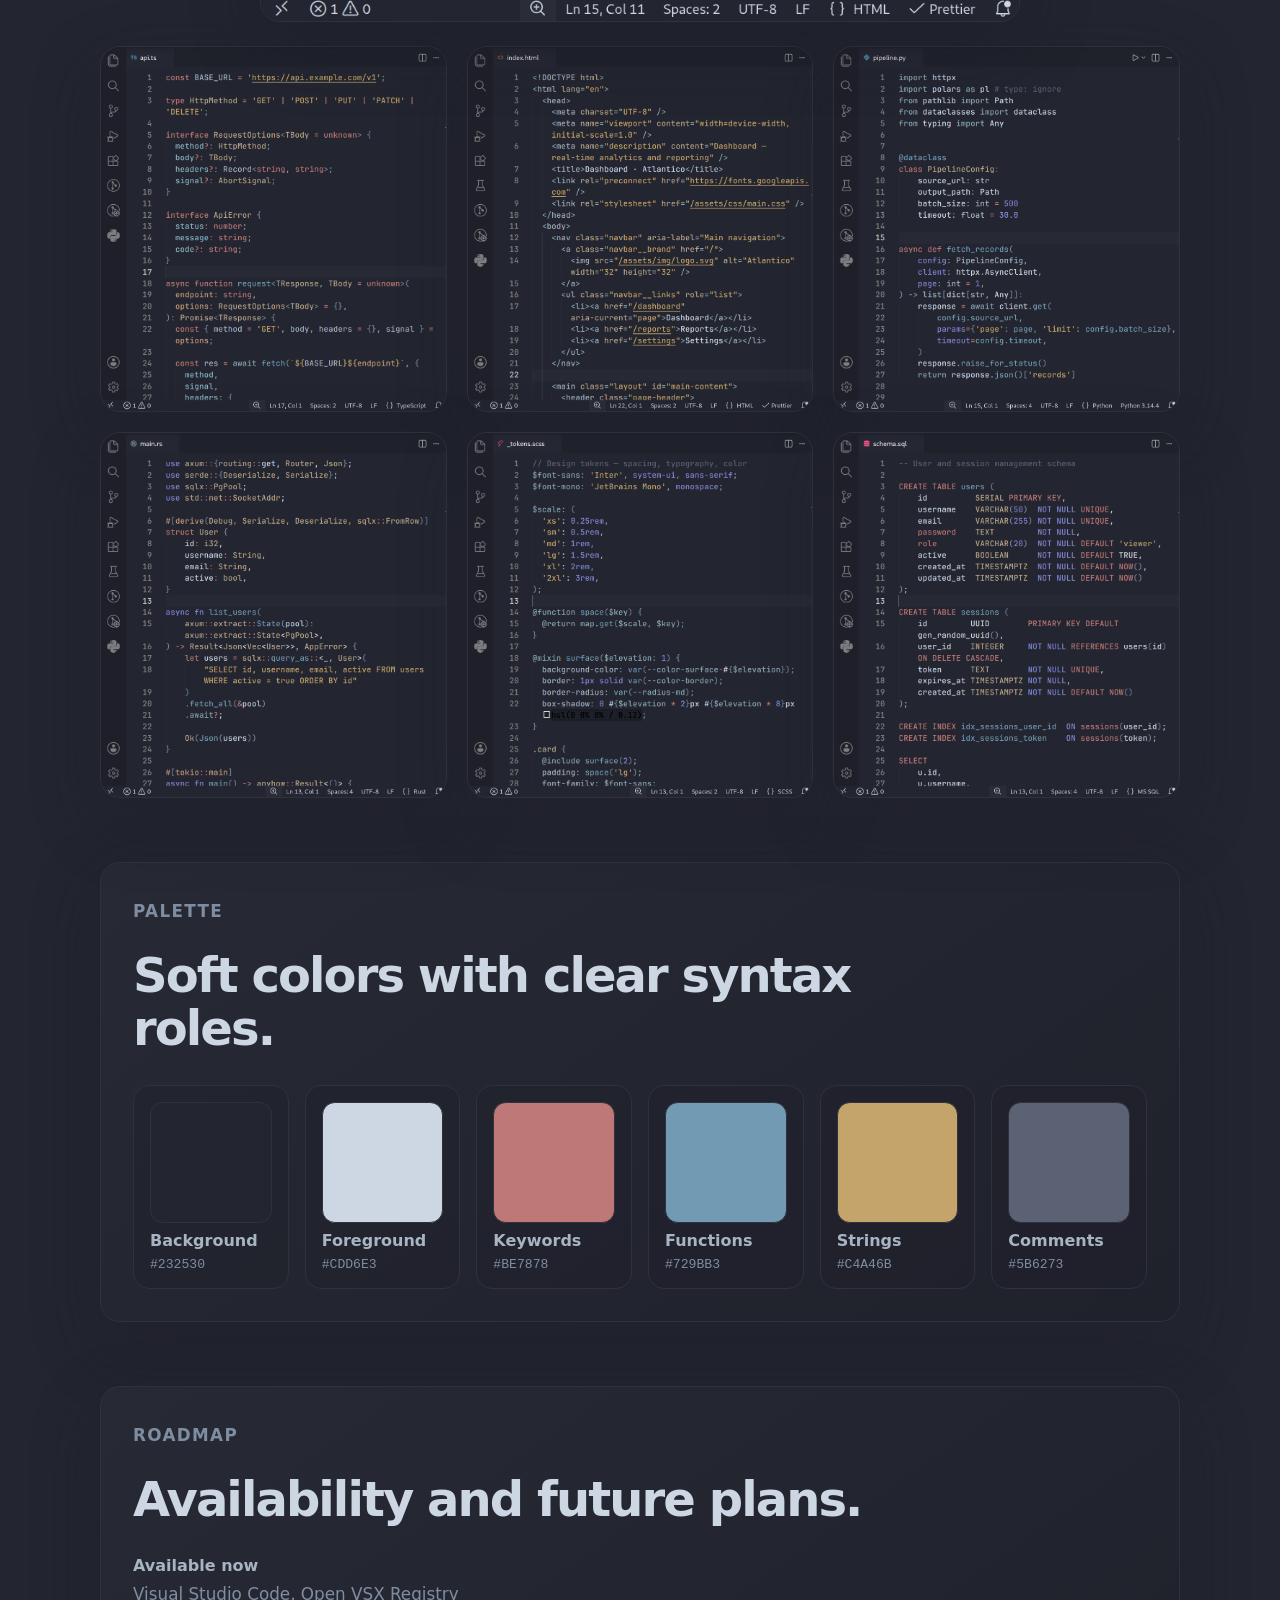
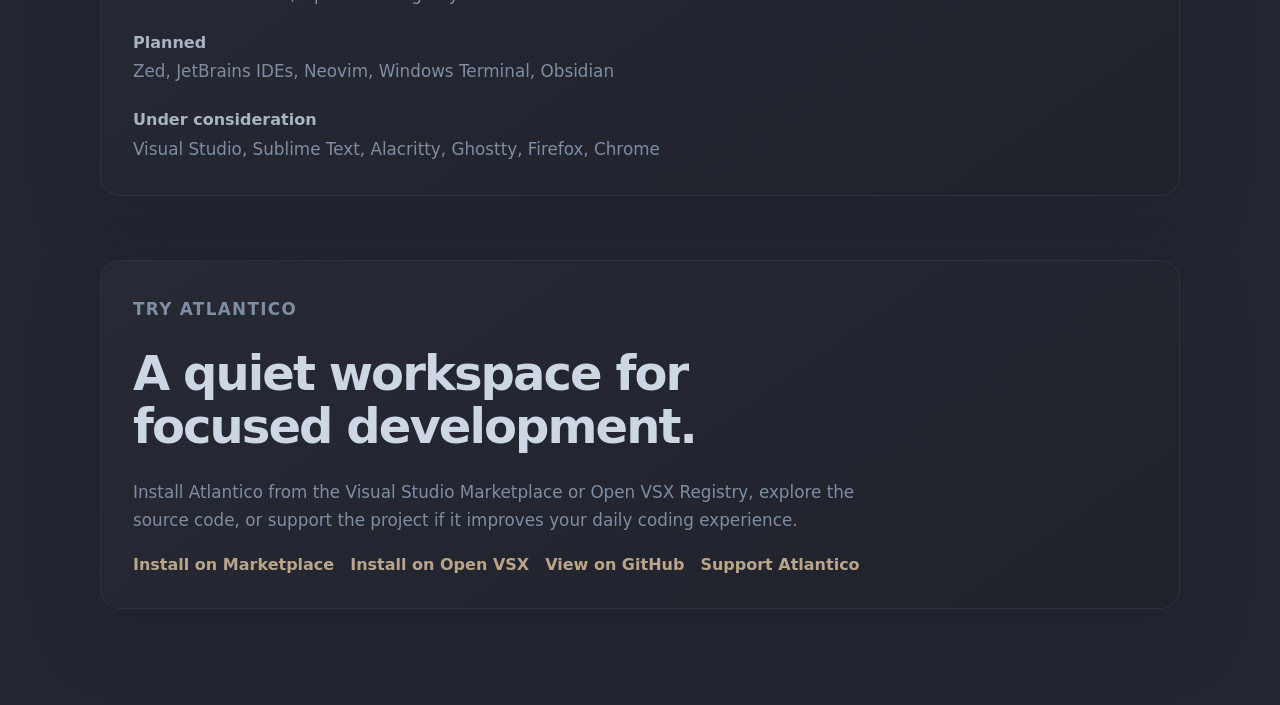
==== commit 1037ebb9: "feat: atualizar estrutura e navegação do site" ====
--- a/atlantico/index.html
+++ b/atlantico/index.html
@@ -1,5 +1,5 @@
 <!doctype html>
-<html lang="en">
+<html lang="en" class="atlantico-root" data-theme="dark">
   <head>
     <meta charset="UTF-8" />
     <meta name="viewport" content="width=device-width, initial-scale=1.0" />
@@ -40,13 +40,13 @@
     />
     <meta
       property="og:image"
-      content="https://venancio.dev/assets/atlantico/social_preview.png"
+      content="https://venancio.dev/assets/social_preview.png"
     />
     <meta property="og:image:width" content="1200" />
     <meta property="og:image:height" content="630" />
     <meta
       property="og:image:alt"
-      content="Atlantico, a calm dark theme for focused development"
+      content="Gonçalo Venâncio, venancio.dev"
     />
     <meta property="og:url" content="https://venancio.dev/atlantico/" />
     <meta property="og:site_name" content="Gonçalo Venâncio" />
@@ -60,11 +60,11 @@
     />
     <meta
       name="twitter:image"
-      content="https://venancio.dev/assets/atlantico/social_preview.png"
+      content="https://venancio.dev/assets/social_preview.png"
     />
     <meta
       name="twitter:image:alt"
-      content="Atlantico, a calm dark theme for focused development"
+      content="Gonçalo Venâncio, venancio.dev"
     />
   </head>
 
@@ -97,39 +97,26 @@
           </a>
         </nav>
 
-        <nav class="social-links" aria-label="Social links">
-          <a
-            class="reveal-icon"
-            href="https://github.com/gpvenancio"
-            target="_blank"
-            rel="noopener noreferrer"
-            aria-label="Gonçalo Venâncio on GitHub"
-          >
-            <span>
-              <svg viewBox="0 0 24 24" aria-hidden="true">
-                <path
-                  d="M12 2a10 10 0 0 0-3.16 19.49c.5.09.68-.22.68-.48v-1.7c-2.78.6-3.37-1.18-3.37-1.18a2.65 2.65 0 0 0-1.1-1.45c-.9-.62.07-.6.07-.6a2.1 2.1 0 0 1 1.53 1.03 2.13 2.13 0 0 0 2.91.83 2.14 2.14 0 0 1 .64-1.34c-2.22-.25-4.55-1.11-4.55-4.94a3.87 3.87 0 0 1 1.03-2.68 3.6 3.6 0 0 1 .1-2.64s.84-.27 2.75 1.02a9.48 9.48 0 0 1 5 0c1.91-1.29 2.75-1.02 2.75-1.02.55 1.37.2 2.4.1 2.64a3.86 3.86 0 0 1 1.03 2.68c0 3.84-2.34 4.68-4.57 4.93a2.4 2.4 0 0 1 .68 1.86v2.76c0 .27.18.58.69.48A10 10 0 0 0 12 2Z"
-                />
-              </svg>
-            </span>
-          </a>
-
-          <a
-            class="reveal-icon"
-            href="https://linkedin.com/in/gpvenancio/"
-            target="_blank"
-            rel="noopener noreferrer"
-            aria-label="Gonçalo Venâncio on LinkedIn"
-          >
-            <span>
-              <svg viewBox="0 0 24 24" aria-hidden="true">
-                <path
-                  d="M6.94 8.75H3.75v10.5h3.19V8.75ZM5.35 4.75a1.85 1.85 0 1 0 0 3.7 1.85 1.85 0 0 0 0-3.7Zm5.28 4h-3.05v10.5h3.18v-5.52c0-1.46.28-2.87 2.08-2.87 1.78 0 1.8 1.66 1.8 2.96v5.43h3.19v-6.12c0-3-1.6-4.4-3.73-4.4a3.62 3.62 0 0 0-3.29 1.8h-.04l-.14-1.78Z"
-                />
-              </svg>
-            </span>
-          </a>
-        </nav>
+        <div class="header-controls" aria-label="Page controls">
+          <a
+            class="control-pill reveal-icon"
+            href="/development/"
+            aria-label="Go to the development page"
+          >
+            <span>Development</span>
+          </a>
+
+          <a
+            class="control-pill contact-pill compact-on-mobile reveal-icon"
+            href="mailto:contact@venancio.dev"
+            aria-label="Contact Gonçalo Venâncio"
+          >
+            <svg viewBox="0 0 24 24" aria-hidden="true">
+              <path d="M3.25 5.25h17.5v13.5H3.25Zm1.5 2.04v9.96h14.5V7.29L12 12.38Zm13.44-.54H5.81L12 10.83Z" />
+            </svg>
+            <span>Contact</span>
+          </a>
+        </div>
       </header>
 
       <section class="hero atlantico-hero" aria-labelledby="page-title">
--- a/style.css
+++ b/style.css
@@ -1,26 +1,62 @@
-:root {
+:root,
+html[data-theme='light'] {
+  color-scheme: light;
+
   /* Base colors */
+  --color-bg: #eef1f3;
+  --color-bg-deep: #e1e6ea;
+  --color-bg-soft: #e9edef;
+  --color-surface: #f8fafb;
+  --color-surface-muted: #e8edf0;
+  --color-border: #cfd7dd;
+  --color-border-strong: #aebbc4;
+  --color-glass: rgba(248, 250, 251, 0.72);
+
+  /* Text colors */
+  --color-text: #27323b;
+  --color-text-bright: #17212a;
+  --color-text-soft: #526572;
+  --color-text-muted: #687b88;
+
+  /* Accent colors */
+  --color-accent: #557b91;
+  --color-accent-hover: #3f667d;
+  --color-warm: #806c52;
+  --color-warm-hover: #665038;
+
+  /* Effects */
+  --color-selection-text: #f8fafb;
+  --shadow-card: 0 1.5rem 4rem rgba(35, 37, 48, 0.12);
+
+  /* Layout */
+  --content-width: 760px;
+}
+
+html[data-theme='dark'],
+html.atlantico-root {
+  color-scheme: dark;
+
   --color-bg: #232530;
   --color-bg-deep: #1d1f28;
   --color-bg-soft: #21232d;
   --color-surface: #272a34;
   --color-surface-muted: #1f212b;
-  --color-border: #2a2d37;
-
-  /* Text colors */
+  --color-border: #2f323d;
+  --color-border-strong: #49505e;
+  --color-glass: rgba(39, 42, 52, 0.62);
+
   --color-text: #cdd6e3;
   --color-text-bright: #e6edf7;
   --color-text-soft: #a7b4c2;
-  --color-text-muted: #74839a;
-
-  /* Accent colors */
+  --color-text-muted: #7f8da2;
+
   --color-accent: #729bb3;
-  --color-accent-hover: #84a9bf;
+  --color-accent-hover: #8ab0c6;
   --color-warm: #b8a58a;
   --color-warm-hover: #c4a46b;
 
-  /* Layout */
-  --content-width: 760px;
+  --color-selection-text: #1d1f28;
+  --shadow-card: 0 1.5rem 4rem rgba(29, 31, 40, 0.42);
 }
 
 * {
@@ -28,20 +64,31 @@
 }
 
 html {
-  color-scheme: dark;
+  min-height: 100%;
+  background: var(--color-bg);
 }
 
 body {
+  min-height: 100vh;
   margin: 0;
-  min-height: 100vh;
-  font-family: Inter, ui-sans-serif, system-ui, sans-serif;
   background: var(--color-bg);
   color: var(--color-text);
+  font-family: Inter, ui-sans-serif, system-ui, sans-serif;
+  transition:
+    background-color 220ms ease,
+    color 220ms ease;
+}
+
+button,
+input,
+select,
+textarea {
+  font: inherit;
 }
 
 ::selection {
   background: var(--color-accent);
-  color: var(--color-bg-deep);
+  color: var(--color-selection-text);
 }
 
 a {
@@ -52,7 +99,7 @@
   transition:
     color 160ms ease,
     border-color 160ms ease,
-    background 160ms ease,
+    background-color 160ms ease,
     transform 160ms ease;
 }
 
@@ -60,9 +107,10 @@
   color: var(--color-accent-hover);
 }
 
-a:focus-visible {
+a:focus-visible,
+button:focus-visible {
   outline: 2px solid var(--color-accent);
-  outline-offset: 0.35rem;
+  outline-offset: 0.3rem;
   border-radius: 0.5rem;
 }
 
@@ -77,6 +125,7 @@
   display: flex;
   align-items: center;
   justify-content: space-between;
+  gap: 1rem;
   margin-bottom: 3rem;
 }
 
@@ -84,6 +133,7 @@
   display: inline-grid;
   width: 3.15rem;
   height: 3.15rem;
+  flex: 0 0 3.15rem;
   place-items: center;
   border-radius: 999px;
   text-decoration: none;
@@ -99,35 +149,47 @@
   height: 3.15rem;
 }
 
-.site-nav {
+.site-nav,
+.header-controls {
   display: flex;
   align-items: center;
   gap: 0.75rem;
 }
 
-.nav-pill {
+.header-controls {
+  justify-content: flex-end;
+}
+
+.nav-pill,
+.control-pill,
+.language-switcher {
+  min-height: 3.15rem;
+  border: 1px solid var(--color-border);
+  border-radius: 999px;
+  background: var(--color-glass);
+}
+
+.nav-pill,
+.control-pill {
   display: inline-flex;
-  min-height: 3.15rem;
   align-items: center;
   gap: 0.55rem;
   padding: 0 1rem;
-  border: 1px solid var(--color-border);
-  border-radius: 999px;
-  background: rgba(39, 42, 52, 0.55);
   color: var(--color-text-soft);
   font-size: 0.9rem;
-  font-weight: 600;
+  font-weight: 650;
   text-decoration: none;
 }
 
-.nav-pill:hover {
+.nav-pill:hover,
+.control-pill:hover {
   border-color: var(--color-accent);
   color: var(--color-accent-hover);
   transform: translateY(-1px);
 }
 
 .nav-pill[aria-current='page'] {
-  border-color: rgba(114, 155, 179, 0.45);
+  border-color: color-mix(in srgb, var(--color-accent) 58%, var(--color-border));
   color: var(--color-accent-hover);
 }
 
@@ -138,33 +200,84 @@
   border-radius: 999px;
 }
 
-.social-links {
-  display: flex;
+.language-switcher {
+  display: inline-flex;
   align-items: center;
-  gap: 0.75rem;
-}
-
-.social-links a {
-  display: grid;
+  padding: 0.22rem;
+}
+
+.language-button {
+  min-height: 2.6rem;
+  padding: 0 0.8rem;
+  border: 0;
+  border-radius: 999px;
+  background: transparent;
+  color: var(--color-text-muted);
+  font-size: 0.82rem;
+  font-weight: 650;
+  cursor: pointer;
+  transition:
+    background-color 160ms ease,
+    color 160ms ease,
+    transform 160ms ease;
+}
+
+.language-button:hover {
+  color: var(--color-text);
+}
+
+.language-button[aria-pressed='true'] {
+  background: var(--color-surface);
+  color: var(--color-accent-hover);
+  box-shadow: 0 0.25rem 0.9rem rgba(29, 31, 40, 0.08);
+}
+
+.theme-button {
+  position: relative;
+  display: inline-grid;
   width: 3.15rem;
   height: 3.15rem;
+  flex: 0 0 3.15rem;
   place-items: center;
+  padding: 0;
+  overflow: visible;
   border: 1px solid var(--color-border);
   border-radius: 999px;
-  background: rgba(39, 42, 52, 0.55);
+  background: var(--color-glass);
   color: var(--color-text-soft);
-}
-
-.social-links a:hover {
+  cursor: pointer;
+  transition:
+    background-color 160ms ease,
+    border-color 160ms ease,
+    color 160ms ease,
+    transform 160ms ease;
+}
+
+.theme-button:hover {
   border-color: var(--color-accent);
   color: var(--color-accent-hover);
   transform: translateY(-1px);
 }
 
-.social-links svg {
-  width: 1.45rem;
-  height: 1.45rem;
-  fill: currentColor;
+.theme-icon {
+  display: block;
+  width: 1.28rem;
+  height: 1.28rem;
+  overflow: visible;
+  fill: none;
+  stroke: currentColor;
+  stroke-width: 1.65;
+  stroke-linecap: round;
+  stroke-linejoin: round;
+}
+
+.theme-icon-moon,
+html[data-theme='dark'] .theme-icon-sun {
+  display: none;
+}
+
+html[data-theme='dark'] .theme-icon-moon {
+  display: block;
 }
 
 .hero {
@@ -201,7 +314,7 @@
   padding-left: clamp(1rem, 3vw, 2.4rem);
   color: var(--color-accent);
   font-size: 0.85rem;
-  font-weight: 600;
+  font-weight: 650;
   letter-spacing: 0.08em;
   text-align: left;
   text-transform: uppercase;
@@ -211,7 +324,7 @@
   margin: 0 0 1rem;
   color: var(--color-accent);
   font-size: 0.85rem;
-  font-weight: 600;
+  font-weight: 650;
   letter-spacing: 0.08em;
   text-transform: uppercase;
 }
@@ -240,16 +353,16 @@
   padding: 0.75rem 1.1rem;
   border: 1px solid var(--color-border);
   border-radius: 999px;
-  background: rgba(39, 42, 52, 0.55);
+  background: var(--color-glass);
   color: var(--color-text);
-  font-weight: 600;
+  font-weight: 650;
   line-height: 1.25;
   text-decoration: none;
 }
 
 .cta:hover {
   border-color: var(--color-accent);
-  background: rgba(39, 42, 52, 0.85);
+  background: var(--color-surface);
   transform: translateY(-1px);
 }
 
@@ -263,7 +376,7 @@
 
 .cta-label,
 .cta-email {
-  font-weight: 600;
+  font-weight: 650;
 }
 
 .cta-separator {
@@ -279,7 +392,7 @@
     var(--color-surface),
     var(--color-surface-muted)
   );
-  box-shadow: 0 1.5rem 4rem rgba(29, 31, 40, 0.42);
+  box-shadow: var(--shadow-card);
 }
 
 .project p {
@@ -298,7 +411,7 @@
 .project-link {
   display: inline-block;
   color: var(--color-warm);
-  font-weight: 600;
+  font-weight: 650;
   text-decoration: none;
 }
 
@@ -307,6 +420,224 @@
   text-decoration: none;
 }
 
+.site-footer {
+  display: flex;
+  justify-content: center;
+  margin-top: 2rem;
+  padding-top: 1.5rem;
+  border-top: 1px solid var(--color-border);
+  animation-delay: 2100ms;
+}
+
+.poetry-footer-link {
+  display: inline-flex;
+  min-height: 2.45rem;
+  align-items: center;
+  justify-content: center;
+  padding: 0.65rem 1rem;
+  border: 1px solid var(--color-border);
+  border-radius: 999px;
+  background: transparent;
+  color: var(--color-text-muted);
+  font-size: 0.9rem;
+  font-weight: 650;
+  text-decoration: none;
+}
+
+.poetry-footer-link:hover {
+  border-color: var(--color-warm);
+  color: var(--color-warm-hover);
+  transform: translateY(-1px);
+}
+
+/* Landing page */
+.landing-page {
+  --content-width: 900px;
+}
+
+.landing-page .site-header {
+  margin-bottom: clamp(4.5rem, 9vw, 7rem);
+}
+
+.landing-hero {
+  max-width: 780px;
+  margin-right: auto;
+  margin-bottom: clamp(3rem, 7vw, 5rem);
+  margin-left: auto;
+  text-align: center;
+}
+
+.landing-hero h1,
+.landing-hero h1 > span {
+  text-align: center;
+  white-space: normal;
+}
+
+.landing-hero h1 {
+  font-size: clamp(3.1rem, 10.5cqw, 6.1rem);
+  text-wrap: balance;
+}
+
+.landing-hero .intro {
+  max-width: 55rem;
+  margin-right: auto;
+  margin-left: auto;
+  font-size: clamp(1.2rem, 2.35vw, 1.65rem);
+  hyphens: none;
+  overflow-wrap: normal;
+  word-break: normal;
+  text-align: justify;
+  text-align-last: center;
+  text-wrap: pretty;
+}
+
+.destination-grid {
+  display: grid;
+  grid-template-columns: repeat(2, minmax(0, 1fr));
+  gap: 1.25rem;
+}
+
+.destination-card {
+  position: relative;
+  display: grid;
+  min-height: 16rem;
+  align-content: space-between;
+  gap: 2rem;
+  padding: 2rem;
+  overflow: hidden;
+  border: 1px solid var(--color-border);
+  border-radius: 1.3rem;
+  background: linear-gradient(145deg, var(--color-surface), var(--color-surface-muted));
+  box-shadow: var(--shadow-card);
+  color: var(--color-text);
+  text-decoration: none;
+}
+
+.destination-card:hover {
+  border-color: var(--color-accent);
+  color: var(--color-text);
+  transform: translateY(-3px);
+}
+
+.destination-card-top {
+  display: flex;
+  align-items: center;
+  justify-content: space-between;
+  gap: 1rem;
+}
+
+.destination-icon {
+  width: 3.4rem;
+  height: 3.4rem;
+  border-radius: 999px;
+}
+
+.destination-arrow {
+  width: 1.4rem;
+  height: 1.4rem;
+  fill: currentColor;
+  color: var(--color-text-muted);
+  transition: transform 160ms ease;
+}
+
+.destination-card:hover .destination-arrow {
+  transform: translate(0.18rem, -0.18rem);
+}
+
+.destination-card h2 {
+  font-size: clamp(2rem, 5vw, 3.2rem);
+}
+
+.destination-card p {
+  max-width: 36ch;
+  margin: 0.8rem 0 0;
+  color: var(--color-text-muted);
+  line-height: 1.6;
+}
+
+@media (min-width: 701px) {
+  .destination-card p {
+    min-height: 3.2em;
+  }
+}
+
+.landing-contact {
+  display: grid;
+  justify-items: center;
+  gap: 1rem;
+  margin-top: clamp(3rem, 7vw, 5rem);
+  text-align: center;
+}
+
+.landing-contact p {
+  max-width: 48rem;
+  margin: 0;
+  color: var(--color-text-muted);
+  line-height: 1.65;
+  text-wrap: balance;
+}
+
+.preferences-note {
+  max-width: 48rem;
+  margin: 1.25rem 0 0;
+  color: var(--color-text-muted);
+  font-size: 0.78rem;
+  line-height: 1.5;
+  text-align: right;
+  text-wrap: balance;
+}
+
+.landing-page .preferences-note {
+  text-align: center;
+}
+
+.landing-footer {
+  color: var(--color-text-muted);
+  font-size: 0.84rem;
+}
+
+/* Development page */
+.development-page .header-controls {
+  flex-wrap: wrap;
+}
+
+.development-page .contact-pill svg,
+.atlantico-page .contact-pill svg {
+  width: 1.15rem;
+  height: 1.15rem;
+  fill: currentColor;
+}
+
+/* Mobile */
+@media (max-width: 700px) {
+  .landing-page .site-header {
+    align-items: flex-start;
+  }
+
+  .landing-page .header-controls {
+    flex-direction: column-reverse;
+    align-items: flex-end;
+  }
+
+  .landing-page .language-switcher {
+    min-height: 2.85rem;
+  }
+
+  .landing-page .language-button {
+    min-height: 2.35rem;
+    padding-inline: 0.65rem;
+    font-size: 0.76rem;
+  }
+
+  .destination-grid {
+    grid-template-columns: 1fr;
+  }
+
+  .destination-card {
+    min-height: 13.5rem;
+  }
+}
+
 @media (max-width: 520px) {
   .page {
     padding: 1.25rem 0 4rem;
@@ -316,7 +647,8 @@
     margin-bottom: 4rem;
   }
 
-  .project {
+  .project,
+  .destination-card {
     padding: 1.5rem;
   }
 
@@ -338,11 +670,12 @@
     margin: 2rem auto 0;
   }
 
-  .nav-pill {
+  .nav-pill,
+  .control-pill {
     padding: 0 0.85rem;
   }
 
-  .nav-pill span {
+  .compact-on-mobile span {
     display: none;
   }
 
@@ -357,8 +690,38 @@
     min-height: 2.5rem;
     align-items: center;
   }
-}
-
+
+  .landing-hero h1,
+  .landing-hero h1 > span {
+    white-space: normal;
+    text-align: center;
+  }
+
+  .landing-hero .intro {
+    font-size: clamp(1.12rem, 5.3vw, 1.38rem);
+    line-height: 1.5;
+    text-align: justify;
+    text-align-last: center;
+  }
+
+  .landing-hero h1 {
+    font-size: clamp(2.8rem, 15vw, 4.4rem);
+  }
+
+  .landing-page .site-header {
+    margin-bottom: 4.5rem;
+  }
+
+  .destination-card h2 {
+    font-size: 2.4rem;
+  }
+
+  .preferences-note {
+    text-align: center;
+  }
+}
+
+/* Reveal animations */
 @keyframes revealUp {
   from {
     opacity: 0;
@@ -462,20 +825,16 @@
   animation-delay: 980ms;
 }
 
-.social-links a:nth-child(1) {
+.header-controls > :nth-child(1) {
   animation-delay: 80ms;
 }
 
-.social-links a:nth-child(1) span {
-  animation-delay: 180ms;
-}
-
-.social-links a:nth-child(2) {
+.header-controls > :nth-child(2) {
   animation-delay: 140ms;
 }
 
-.social-links a:nth-child(2) span {
-  animation-delay: 240ms;
+.header-controls > :nth-child(3) {
+  animation-delay: 200ms;
 }
 
 .hero h1 span {
@@ -490,6 +849,7 @@
   animation-delay: 560ms;
 }
 
+
 .description span {
   animation-delay: 700ms;
 }
@@ -526,7 +886,32 @@
   animation-delay: 1900ms;
 }
 
+.destination-card:nth-child(1) {
+  animation-delay: 820ms;
+}
+
+.destination-card:nth-child(2) {
+  animation-delay: 960ms;
+}
+
+.landing-contact {
+  animation-delay: 1120ms;
+}
+
 @media (prefers-reduced-motion: reduce) {
+  html {
+    scroll-behavior: auto;
+  }
+
+  *,
+  *::before,
+  *::after {
+    animation-duration: 0.01ms !important;
+    animation-iteration-count: 1 !important;
+    scroll-behavior: auto !important;
+    transition-duration: 0.01ms !important;
+  }
+
   .reveal > span,
   .reveal-icon,
   .reveal-icon > span,
@@ -539,3 +924,163 @@
     animation: none;
   }
 }
+
+@media (max-width: 520px) {
+  .compact-on-mobile.reveal-icon > span {
+    display: none;
+  }
+
+  .contact-pill.compact-on-mobile {
+    width: 3.15rem;
+    flex: 0 0 3.15rem;
+    justify-content: center;
+    padding: 0;
+  }
+
+  .atlantico-page .header-controls {
+    max-width: 8rem;
+    flex-wrap: wrap;
+  }
+}
+
+.landing-contact {
+  width: 100%;
+  min-width: 0;
+  grid-template-columns: minmax(0, 1fr);
+}
+
+.landing-contact > * {
+  max-width: 100%;
+}
+
+@media (max-width: 360px) {
+  .landing-contact .cta {
+    width: 100%;
+    justify-content: center;
+    padding-inline: 0.75rem;
+  }
+
+  .landing-contact .cta-content {
+    width: 100%;
+    flex-wrap: wrap;
+    justify-content: center;
+    gap: 0.35rem 0.55rem;
+  }
+
+  .atlantico-page .site-header {
+    flex-wrap: wrap;
+  }
+
+  .atlantico-page .site-nav,
+  .atlantico-page .header-controls {
+    width: 100%;
+  }
+
+  .atlantico-page .site-nav {
+    justify-content: space-between;
+  }
+
+  .atlantico-page .header-controls {
+    max-width: none;
+    justify-content: flex-end;
+  }
+}
+
+
+/* Página 404 */
+.error-page {
+  --content-width: 820px;
+}
+
+.error-page .site-header {
+  margin-bottom: clamp(4rem, 9vw, 7rem);
+}
+
+.error-hero {
+  text-align: center;
+}
+
+.error-code {
+  margin: 0 0 0.65rem;
+  color: var(--color-accent);
+  font-size: 0.9rem;
+  font-weight: 750;
+  letter-spacing: 0.18em;
+}
+
+.error-hero h1 {
+  font-size: clamp(3rem, 9vw, 5.5rem);
+  text-align: center;
+}
+
+.error-hero h1 > span {
+  white-space: normal;
+}
+
+.error-description {
+  max-width: 62ch;
+  margin: 1.5rem auto 0;
+  color: var(--color-text-soft);
+  font-size: clamp(1.05rem, 2.4vw, 1.35rem);
+  line-height: 1.65;
+  text-align: center;
+}
+
+.error-description span {
+  animation-delay: 500ms;
+}
+
+.error-code span {
+  animation-delay: 240ms;
+}
+
+.error-destinations {
+  display: grid;
+  grid-template-columns: repeat(3, minmax(0, 1fr));
+  gap: 0.85rem;
+  margin-top: clamp(3rem, 7vw, 5rem);
+}
+
+.error-destination {
+  display: flex;
+  min-height: 5rem;
+  align-items: center;
+  justify-content: space-between;
+  gap: 1rem;
+  padding: 1rem 1.2rem;
+  border: 1px solid var(--color-border);
+  border-radius: 1.1rem;
+  background: linear-gradient(145deg, var(--color-surface), var(--color-surface-muted));
+  box-shadow: var(--shadow-card);
+  color: var(--color-text);
+  font-weight: 700;
+  text-decoration: none;
+}
+
+.error-destination:hover {
+  border-color: var(--color-accent);
+  color: var(--color-accent-hover);
+  transform: translateY(-2px);
+}
+
+.error-destination svg {
+  width: 1.2rem;
+  height: 1.2rem;
+  flex: 0 0 auto;
+  fill: currentColor;
+}
+
+.error-destination:nth-child(1) { animation-delay: 700ms; }
+.error-destination:nth-child(2) { animation-delay: 820ms; }
+.error-destination:nth-child(3) { animation-delay: 940ms; }
+
+.error-footer {
+  margin-top: clamp(4rem, 8vw, 6rem);
+  animation-delay: 1080ms;
+}
+
+@media (max-width: 680px) {
+  .error-destinations {
+    grid-template-columns: 1fr;
+  }
+}
